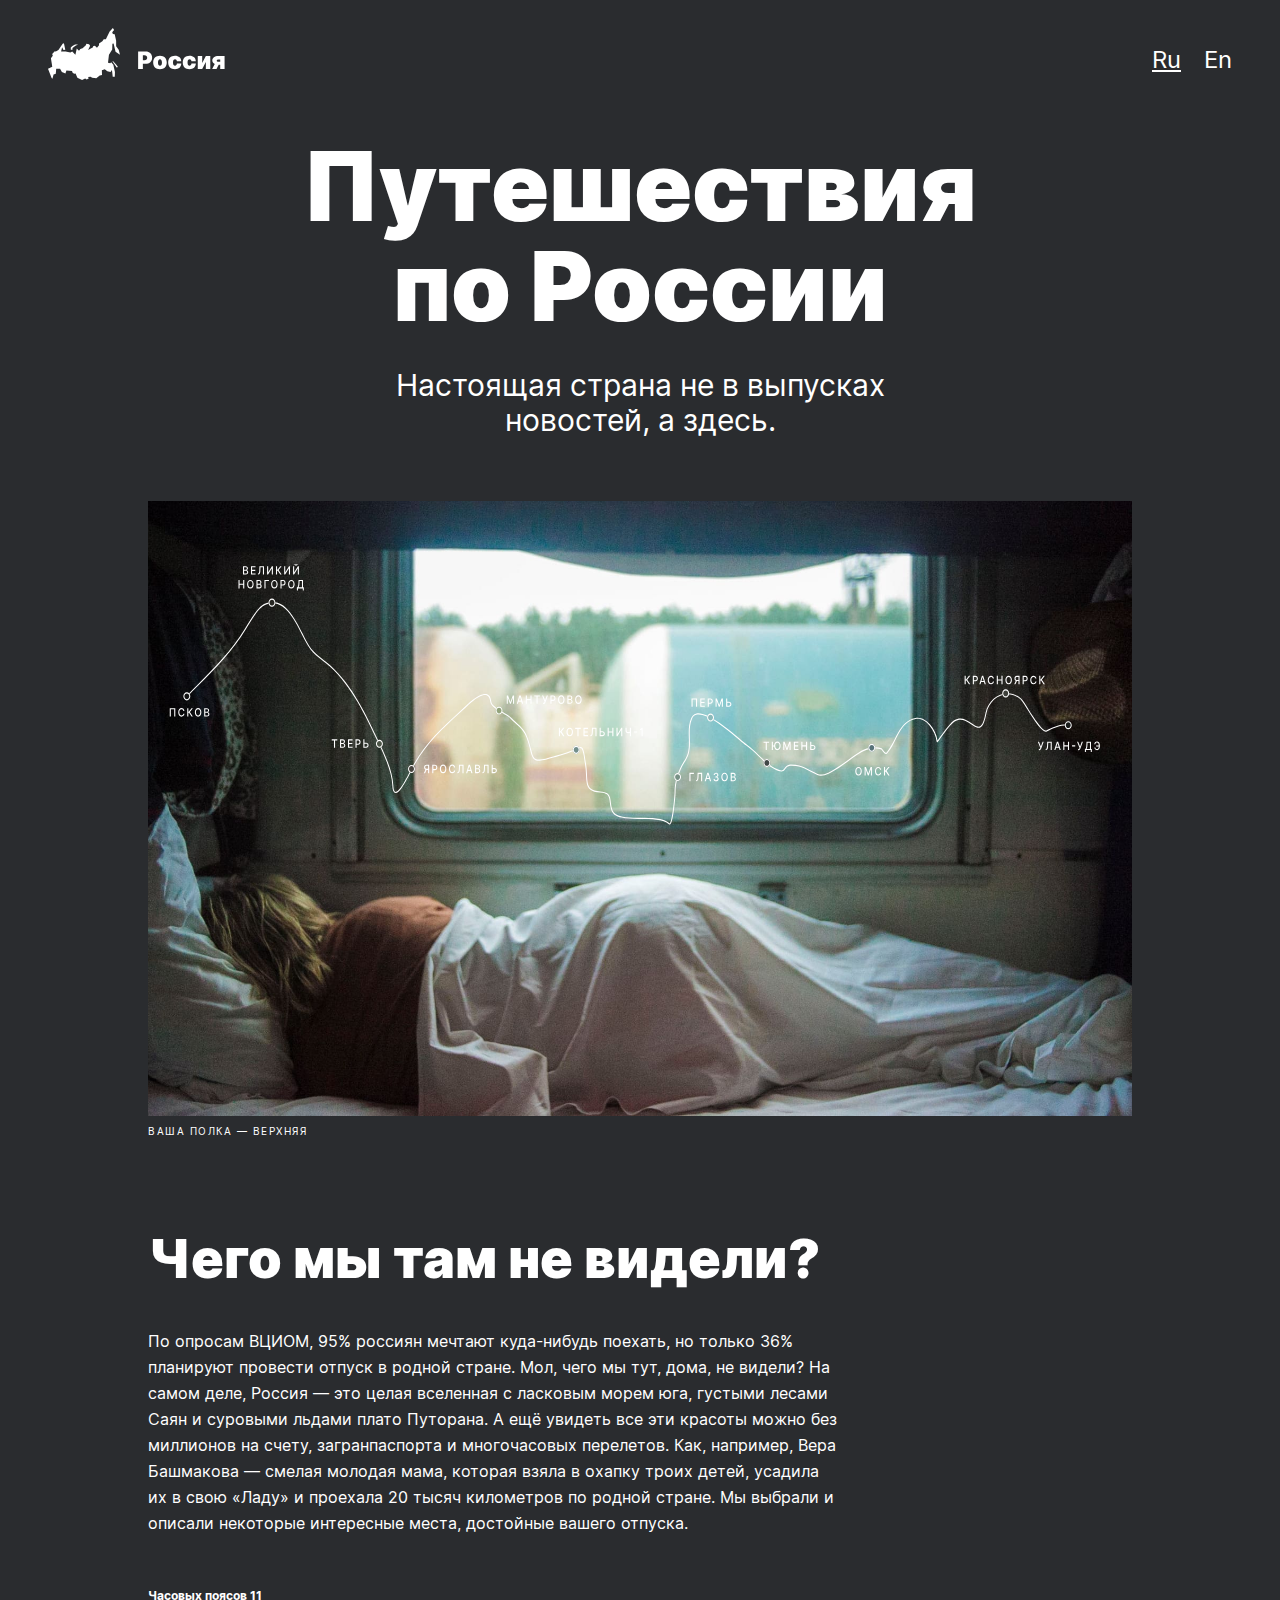
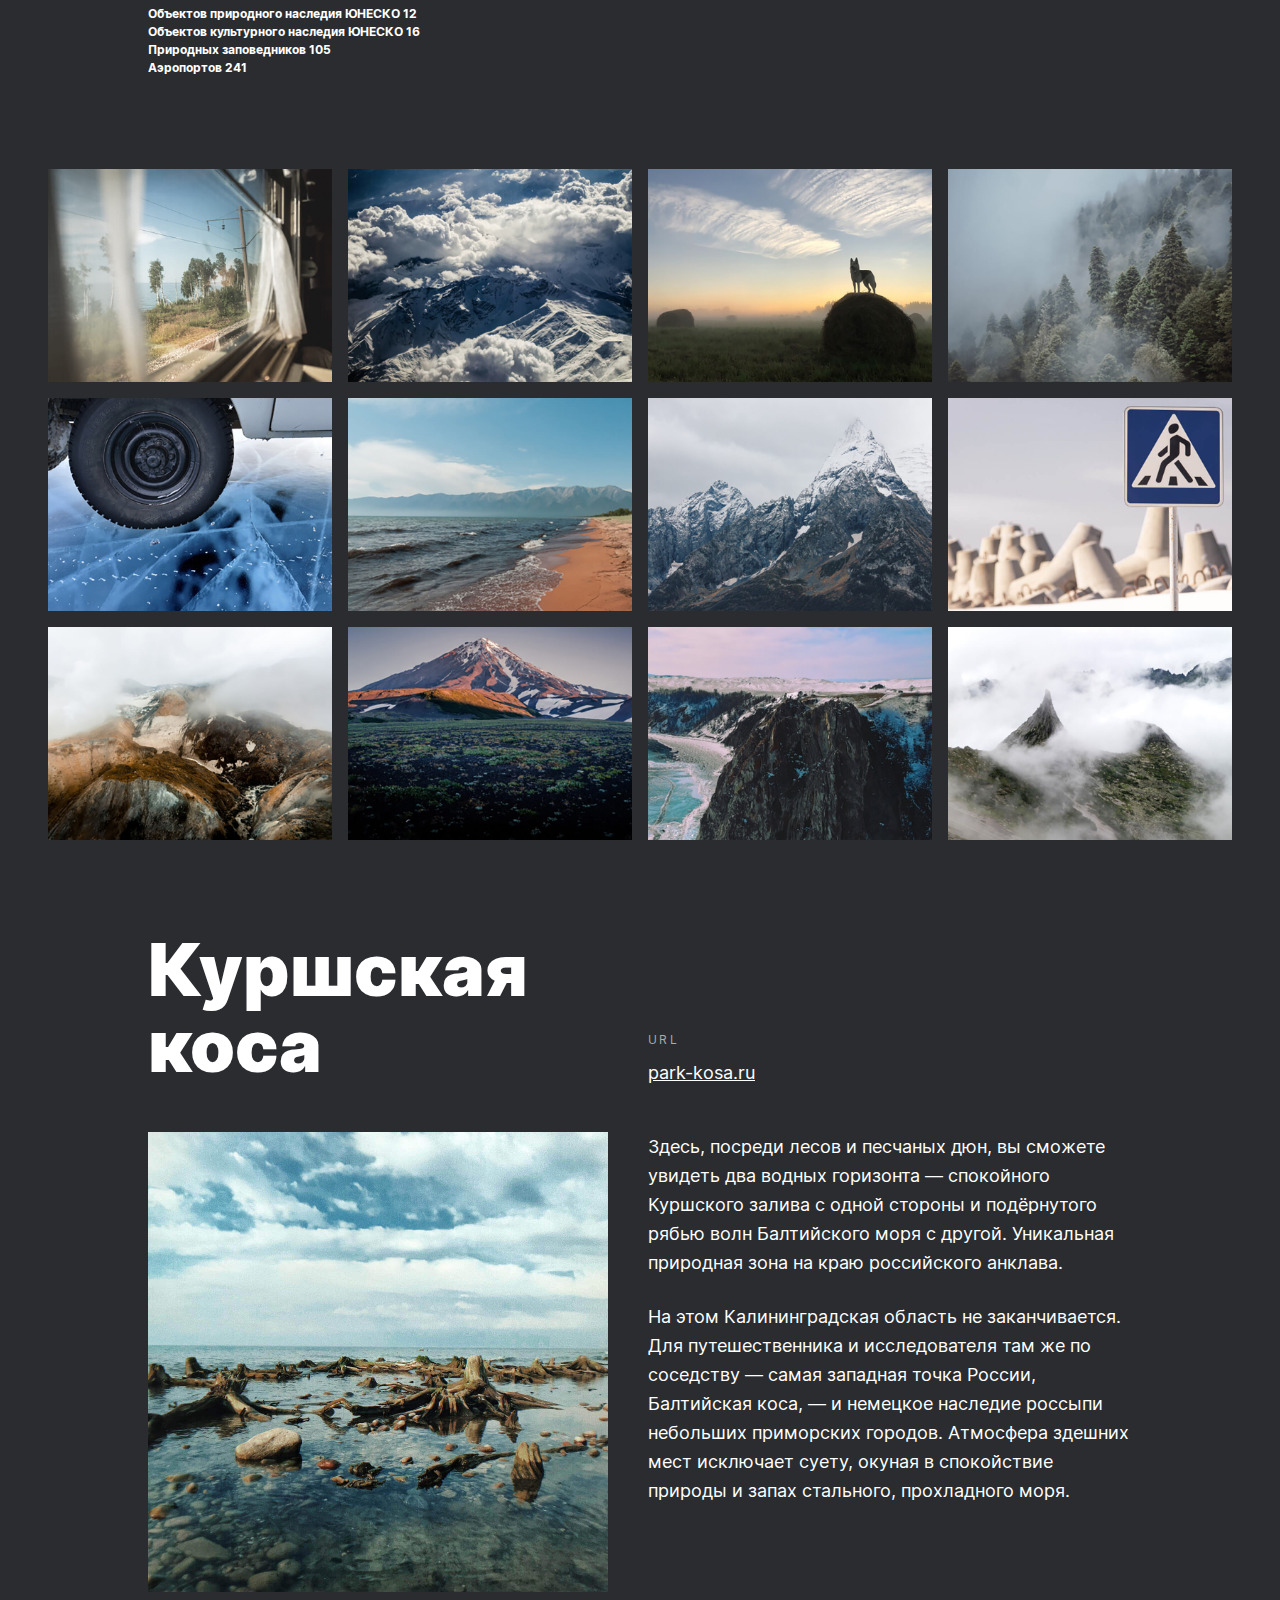
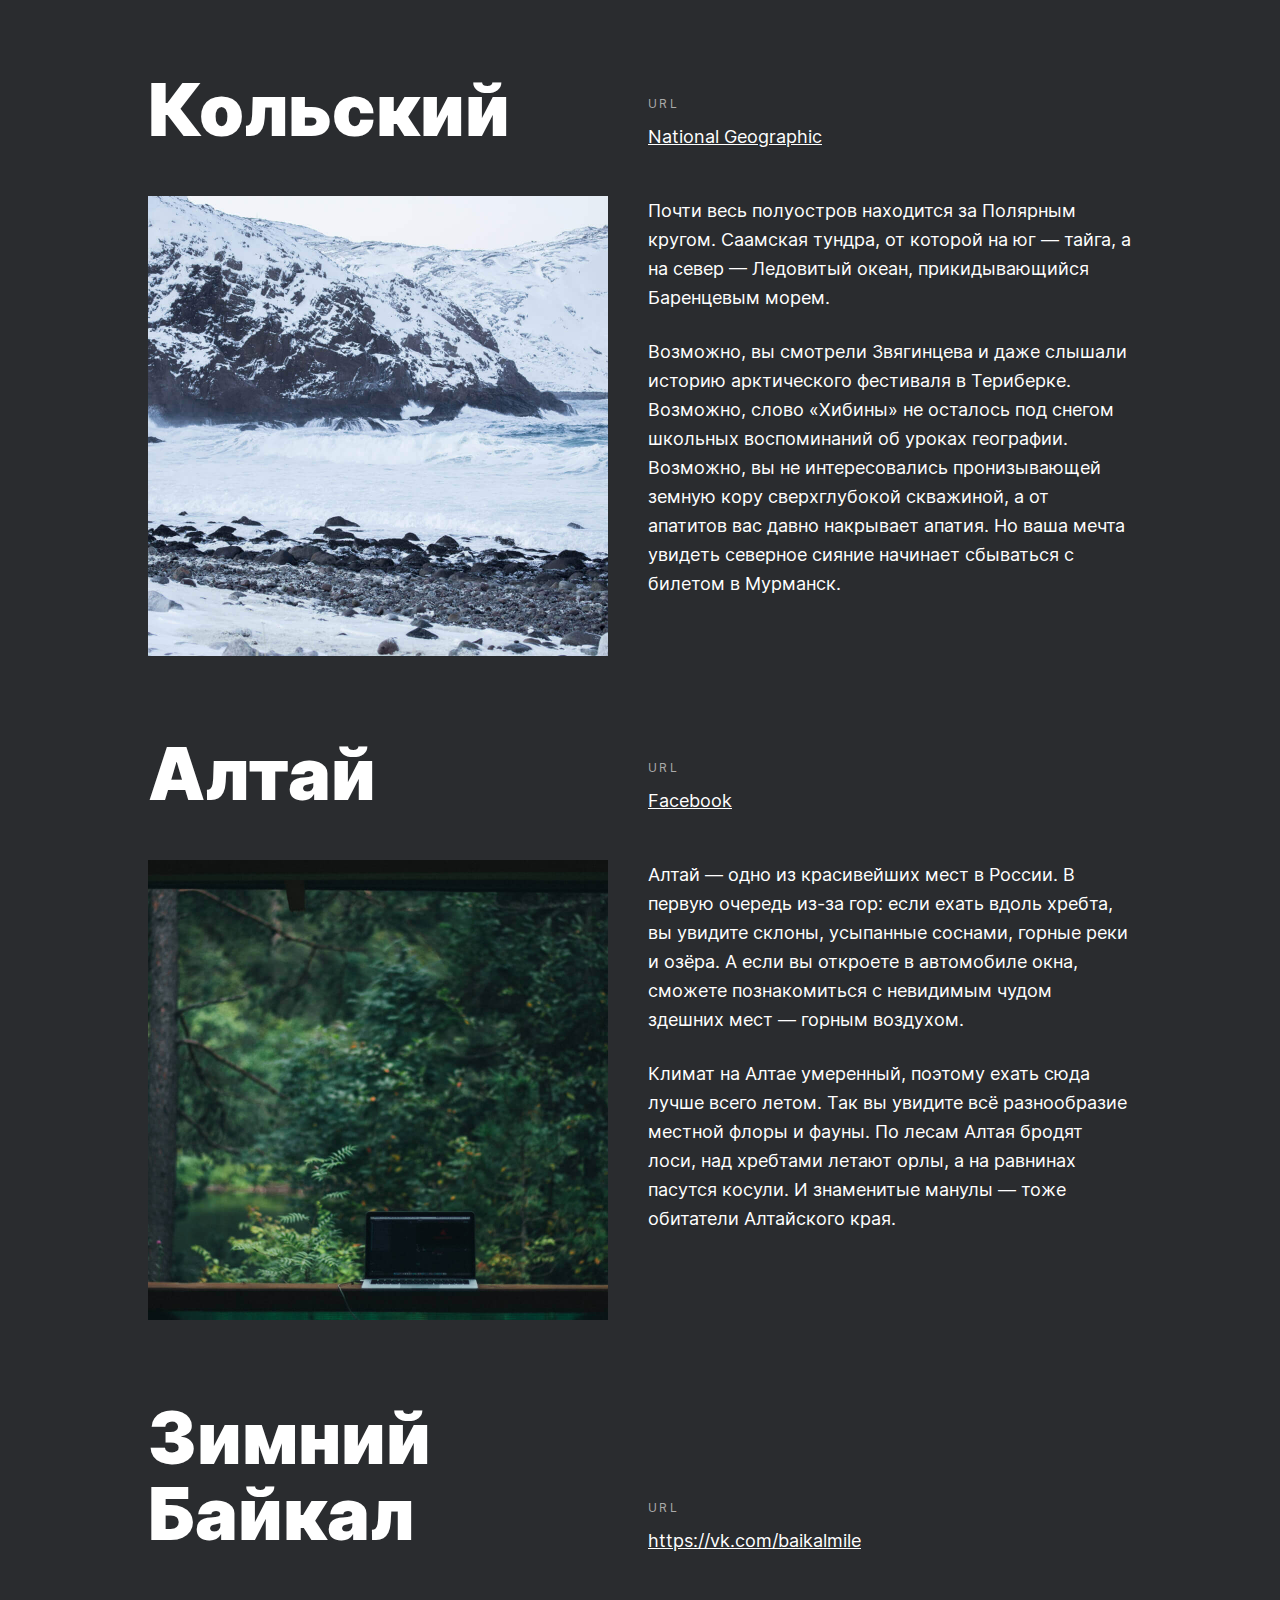
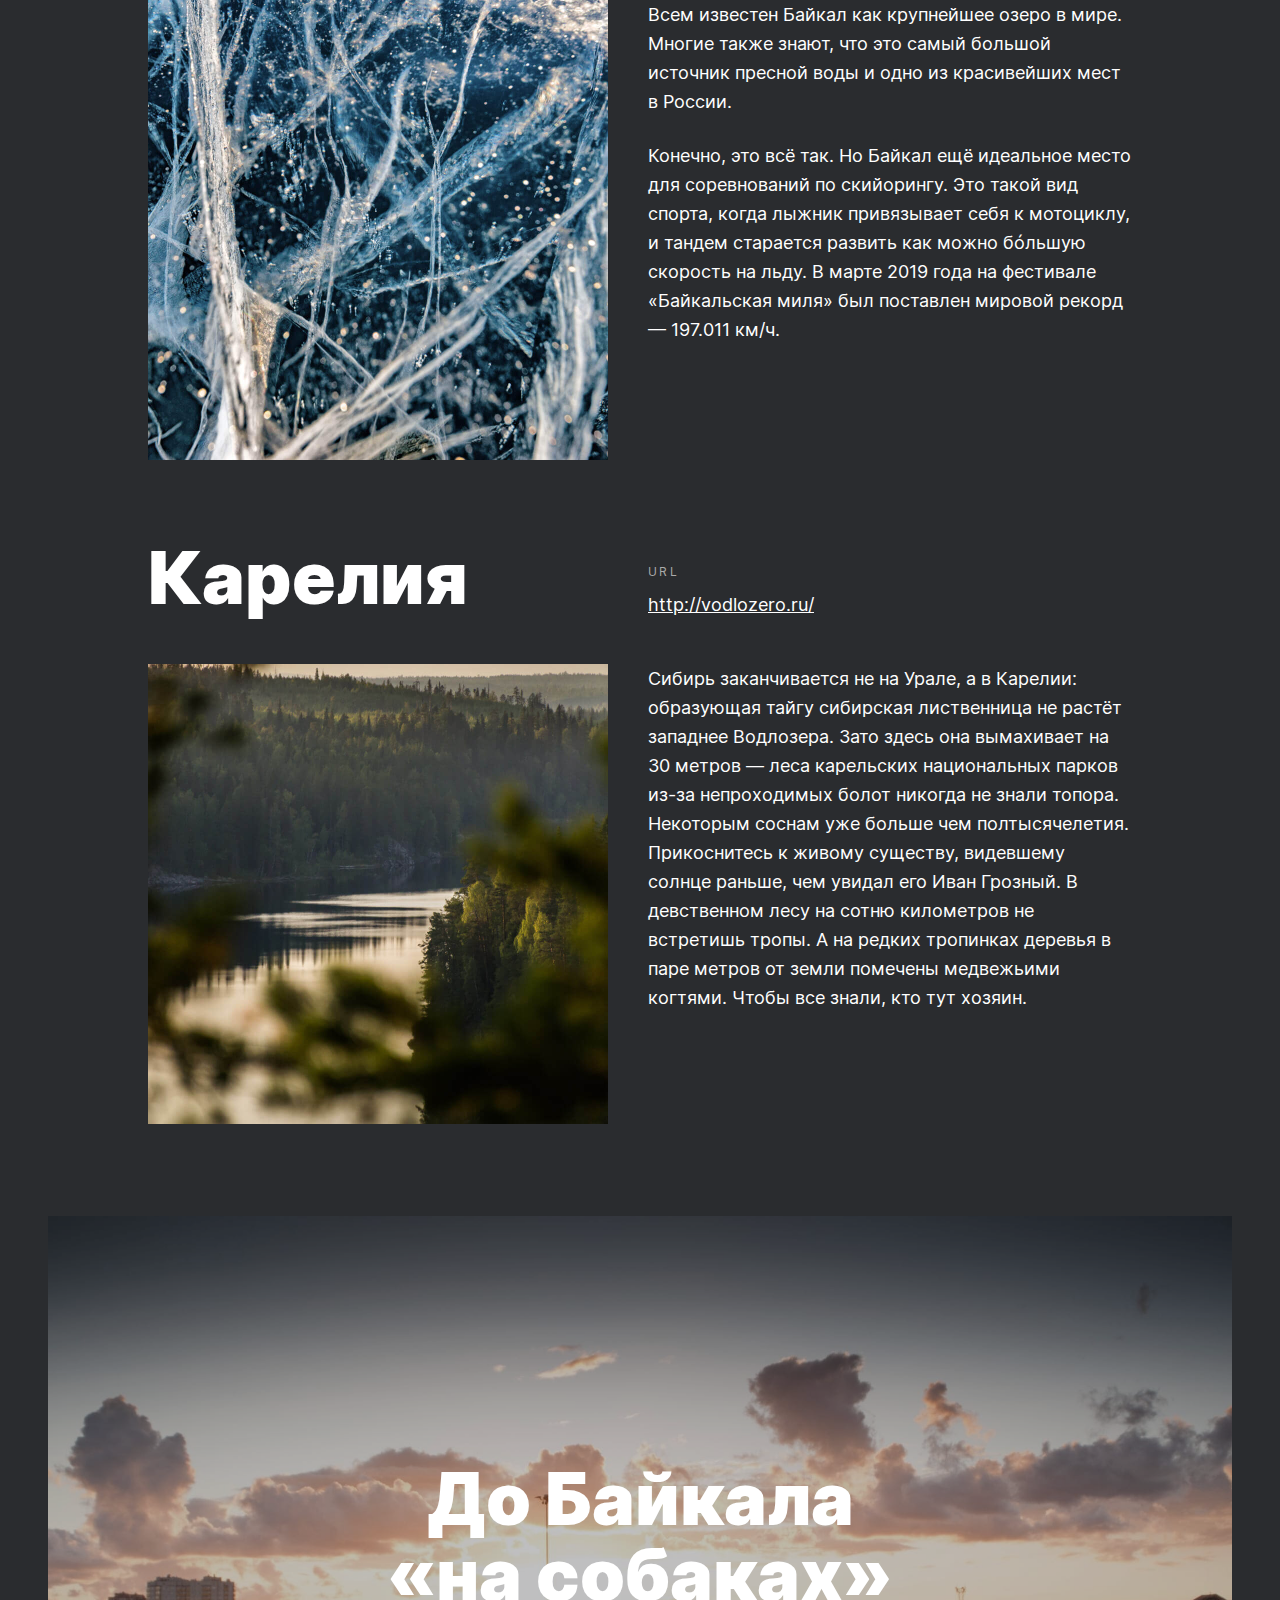
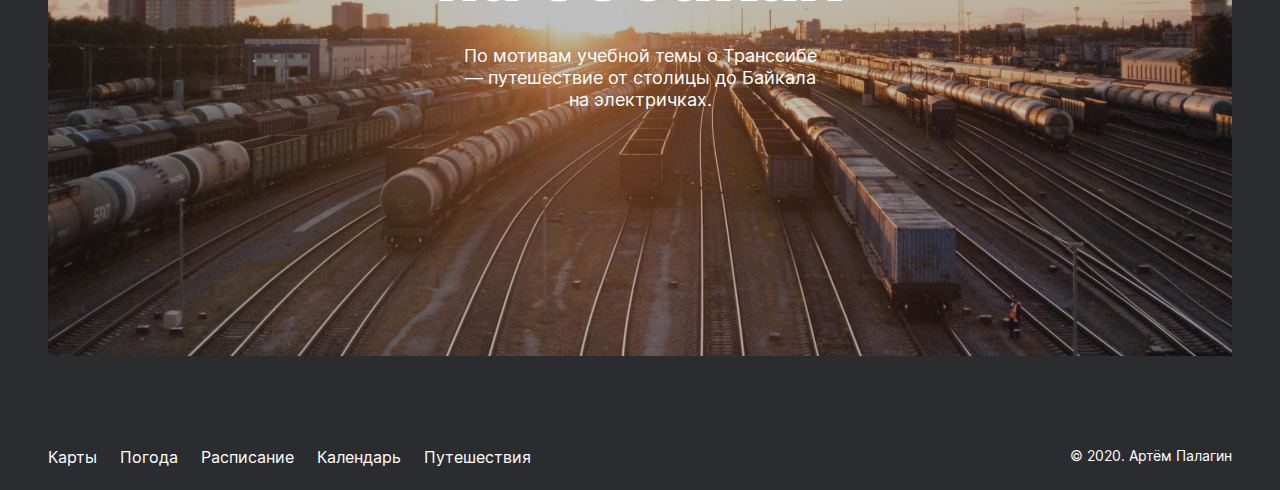
==== index.html @ 65307c67 "Add files via upload" ====
<!DOCTYPE html>
<html lang="ru">

<head>
    <link rel="stylesheet" href="pages/index.css">
    <meta charset="UTF-8">
    <meta name="viewport" content="width=device-width, initial-scale=1.0">
    <title>Путешествия по России</title>
</head>

<pody class="body">
    <div class="page">
        <header class="header">
            <img class="header__logo" src="images/header-logo.svg" alt="Не получислось загрузить картинку">
            <div class="header__logo-links">
                <a class="header__lang-link" href="#" target="_blank">Ru</a>
                <a class="header__lang-link" href="#">En</a>
            </div>
        </header>
        <main class="content">
            <section class="lead">
                <h1 class="lead__title">Путешествия по России</h1>
                <h2 class="lead__subtitle">Настоящая страна не в выпусках новостей, а здесь.</h2>
                <div class="lead__image">
                    <img class="lead__Group-4" src="images/Group-4.svg" alt="Не получислось загрузить картинку">
                </div>
                <p class="lead__caption">ваша полка — верхняя</p>
            </section>
            <section class="intro">
                <h2 class="intro__title">Чего мы там не видели?</h2>
                <p class="intro__text">По опросам ВЦИОМ, 95% россиян мечтают куда-нибудь поехать, но только 36%
                    планируют провести отпуск в родной стране. Мол, чего мы тут, дома, не видели? На самом деле, Россия
                    — это целая вселенная с ласковым морем юга, густыми лесами Саян и суровыми льдами плато Путорана. А
                    ещё увидеть все эти красоты можно без миллионов на счету, загранпаспорта и многочасовых перелетов.
                    Как, например, Вера Башмакова — смелая молодая мама, которая взяла в охапку троих детей, усадила их
                    в свою «Ладу» и проехала 20 тысяч километров по родной стране. Мы выбрали и описали некоторые
                    интересные места, достойные вашего отпуска.</p>
                <p class="intro__list">
Часовых поясов 11
Объектов природного наследия ЮНЕСКО 12
Объектов культурного наследия ЮНЕСКО 16
Природных заповедников 105
Аэропортов 241</p>
            </section>
            <section class="photo-grid">
                <img class="photo-grid__item" src="images/photo-grid-train.jpg" alt="Не получислось загрузить картинку">
                <img class="photo-grid__item" src="images/photo-grid-atharva-tulsi.jpg"
                    alt="Не получислось загрузить картинку">
                <img class="photo-grid__item" src="images/photo-grid-tuman.jpg" alt="Не получислось загрузить картинку">
                <img class="photo-grid__item" src="images/photo-grid-sochi.jpg" alt="Не получислось загрузить картинку">
                <img class="photo-grid__item" src="images/photo-grid-arisa.jpg" alt="Не получислось загрузить картинку">
                <img class="photo-grid__item" src="images/photo-grid-baikal.jpg"
                    alt="Не получислось загрузить картинку">
                <img class="photo-grid__item" src="images/photo-grid-elbrus.jpg"
                    alt="Не получислось загрузить картинку">
                <img class="photo-grid__item" src="images/photo-grid-kondratiev.jpg"
                    alt="Не получислось загрузить картинку">
                <img class="photo-grid__item" src="images/photo-grid-kamchatka-1.jpg"
                    alt="Не получислось загрузить картинку">
                <img class="photo-grid__item" src="images/photo-grid-kamchatka-2.jpg"
                    alt="Не получислось загрузить картинку">
                <img class="photo-grid__item" src="images/photo-grid-baikal-2.jpg"
                    alt="Не получислось загрузить картинку">
                <img class="photo-grid__item" src="images/photo-grid-ergaki.jpg"
                    alt="Не получислось загрузить картинку">
            </section>
            <section class="places">
                <div class="place">
                    <h3 class="place__title">Куршская коса</h3>
                    <div class="place__website">
                        <p class="place__url-heading">URL</p>
                        <a class="place__link" href="http://park-kosa.ru" target="_blank">park-kosa.ru</a>
                    </div>
                    <img class="place__image" src="images/place-kosa.jpg" alt="Не получислось загрузить картинку">
                    <div class="place__paragraphs">
                        <p class="place__paragraph">Здесь, посреди лесов и песчаных дюн, вы сможете увидеть два водных
                            горизонта — спокойного Куршского залива с одной стороны и подёрнутого рябью волн Балтийского
                            моря с другой. Уникальная природная зона на краю российского анклава.</p>
                        <p class="place__paragraph">На этом Калининградская область не заканчивается. Для
                            путешественника и исследователя там же по соседству — самая западная точка России,
                            Балтийская коса, — и немецкое наследие россыпи небольших приморских городов. Атмосфера
                            здешних мест исключает суету, окуная в спокойствие природы и запах стального, прохладного
                            моря.</p>
                    </div>
                </div>
                <div class="place">
                    <h3 class="place__title">Кольский</h3>
                    <div class="place__website">
                        <p class="place__url-heading">URL</p>
                        <a class="place__link" href="https://yourshot.nationalgeographic.com/photos/?keywords=kolskiy"
                            target="_blank">National Geographic</a>
                    </div>
                    <img class="place__image" src="images/place-kolsky.jpg" alt="Не получислось загрузить картинку">
                    <div class="place__paragraphs">
                        <p class="place__paragraph">Почти весь полуостров находится за Полярным кругом. Саамская тундра,
                            от которой на юг — тайга, а на север — Ледовитый океан, прикидывающийся Баренцевым морем.
                        </p>
                        <p class="place__paragraph">Возможно, вы смотрели Звягинцева и даже слышали историю арктического
                            фестиваля в Териберке. Возможно, слово «Хибины» не осталось под снегом школьных воспоминаний
                            об уроках географии. Возможно, вы не интересовались пронизывающей земную кору сверхглубокой
                            скважиной, а от апатитов вас давно накрывает апатия. Но ваша мечта увидеть северное сияние
                            начинает сбываться с билетом в Мурманск.</p>
                    </div>
                </div>
                <div class="place">
                    <h3 class="place__title">Алтай</h3>
                    <div class="place__website">
                        <p class="place__url-heading">URL</p>
                        <a class="place__link" href="https://www.facebook.com/vera.bashmakova/posts/10156011613718822"
                            target="_blank">Facebook</a>
                    </div>
                    <img class="place__image" src="images/place-altai.jpg" alt="Не получислось загрузить картинку">
                    <div class="place__paragraphs">
                        <p class="place__paragraph">Алтай — одно из красивейших мест в России. В первую очередь из-за
                            гор: если ехать вдоль хребта, вы увидите склоны, усыпанные соснами, горные реки и озёра. А
                            если вы откроете в автомобиле окна, сможете познакомиться с невидимым чудом здешних мест —
                            горным воздухом.</p>
                        <p class="place__paragraph">Климат на Алтае умеренный, поэтому ехать сюда лучше всего летом. Так
                            вы увидите всё разнообразие местной флоры и фауны. По лесам Алтая бродят лоси, над хребтами
                            летают орлы, а на равнинах пасутся косули. И знаменитые манулы — тоже обитатели Алтайского
                            края.</p>
                    </div>
                </div>
                <div class="place">
                    <h3 class="place__title">Зимний Байкал</h3>
                    <div class="place__website">
                        <p class="place__url-heading">URL</p>
                        <a class="place__link" href="https://vk.com/baikalmile"
                            target="_blank">https://vk.com/baikalmile</a>
                    </div>
                    <img class="place__image" src="images/place-winter-baikal.jpg"
                        alt="Не получислось загрузить картинку">
                    <div class="place__paragraphs">
                        <p class="place__paragraph">Всем известен Байкал как крупнейшее озеро в мире. Многие также
                            знают, что это самый большой источник пресной воды и одно из красивейших мест в России.</p>
                        <p class="place__paragraph">Конечно, это всё так. Но Байкал ещё идеальное место для соревнований
                            по скийорингу. Это такой вид спорта, когда лыжник привязывает себя к мотоциклу, и тандем
                            старается развить как можно бóльшую скорость на льду. В марте 2019 года на фестивале
                            «Байкальская миля» был поставлен мировой рекорд — 197.011 км/ч.</p>
                    </div>
                </div>
                <div class="place">
                    <h3 class="place__title">Карелия</h3>
                    <div class="place__website">
                        <p class="place__url-heading">URL</p>
                        <a class="place__link" href="http://vodlozero.ru" target="_blank">http://vodlozero.ru/</a>
                    </div>
                    <img class="place__image" src="images/place-karelia.jpg" alt="Не получислось загрузить картинку">
                    <div class="place__paragraphs">
                        <p class="place__paragraph">Сибирь заканчивается не на Урале, а в Карелии: образующая тайгу
                            сибирская лиственница не растёт западнее Водлозера. Зато здесь она вымахивает на 30 метров —
                            леса карельских национальных парков из-за непроходимых болот никогда не знали топора.
                            Некоторым соснам уже больше чем полтысячелетия. Прикоснитесь к живому существу, видевшему
                            солнце раньше, чем увидал его Иван Грозный. В девственном лесу на сотню километров не
                            встретишь тропы. А на редких тропинках деревья в паре метров от земли помечены медвежьими
                            когтями. Чтобы все знали, кто тут хозяин.</p>
                    </div>
                </div>
            </section>
            <section class="cover">
                <h3 class="cover__title">До Байкала «на собаках»</h3>
                <p class="cover__subtitle">По мотивам учебной темы о Транссибе — путешествие от столицы до Байкала на
                    электричках.</p>
                <a class="cover__overlay" href="https://stampsy.com/na-elektrichkakh-do-baikala" target="_blank"></a>
            </section>
        </main>
        <footer class="footer">
            <a class="footer__link" href="https://yandex.ru/maps" target="_blank">Карты</a>
            <a class="footer__link" href="https://yandex.ru/pogoda" target="_blank">Погода</a>
            <a class="footer__link" href="https://rasp.yandex.ru" target="_blank">Расписание</a>
            <a class="footer__link" href="https://calendar.yandex.ru" target="_blank">Календарь</a>
            <a class="footer__link" href="https://travel.yandex.ru" target="_blank">Путешествия</a>
            <p class="footer__copyright">© 2020. Артём Палагин</p>
        </footer>
    </div>
    </body>
---- pages/index.css ----
@import url(../vendor/normalize.css);

@import url(../blocks/body/body.css);

@import url(../blocks/page/page.css);

@import url(../blocks/header/header.css);
@import url(../blocks/header/__logo/header__logo.css);
@import url(../blocks/header/__lang-link/header__lang-link.css);
@import url(../blocks/header/__logo-links/header__logo-links.css);

@import url(../blocks/content/content.css);

@import url(../blocks/lead/lead.css);
@import url(../blocks/lead/__title/lead__title.css);
@import url(../blocks/lead/__subtitle/lead__subtitle.css);
@import url(../blocks/lead/__image/lead__image.css);
@import url(../blocks/lead/__Group-4/lead__Group-4.css);
@import url(../blocks/lead/__caption/lead__caption.css);

@import url(../blocks/intro/intro.css);
@import url(../blocks/intro/__title/intro__title.css);
@import url(../blocks/intro/__text/intro__text.css);
@import url(../blocks/intro/__list/intro__list.css);

@import url(../blocks/photo-grid/photo-grid.css);
@import url(../blocks/photo-grid/__item/photo-grid__item.css);

@import url(../blocks/places/places.css);

@import url(../blocks/place/place.css);
@import url(../blocks/place/__image/place__image.css);
@import url(../blocks/place/__link/place__link.css);
@import url(../blocks/place/__paragraph/place__paragraph.css);
@import url(../blocks/place/__title/place__title.css);
@import url(../blocks/place/__url-heading/place__url-heading.css);
@import url(../blocks/place/__website/place__website.css);
@import url(../blocks/place/__paragraphs/place__paragraphs.css);

@import url(../blocks/cover/cover.css);
@import url(../blocks/cover/__subtitle/cover__subtitle.css);
@import url(../blocks/cover/__title/cover__title.css);
@import url(../blocks/cover/__overlay/cover__overlay.css);

@import url(../blocks/footer/footer.css);
@import url(../blocks/footer/__copyright/footer__copyright.css);
@import url(../blocks/footer/__link/footer__link.css);
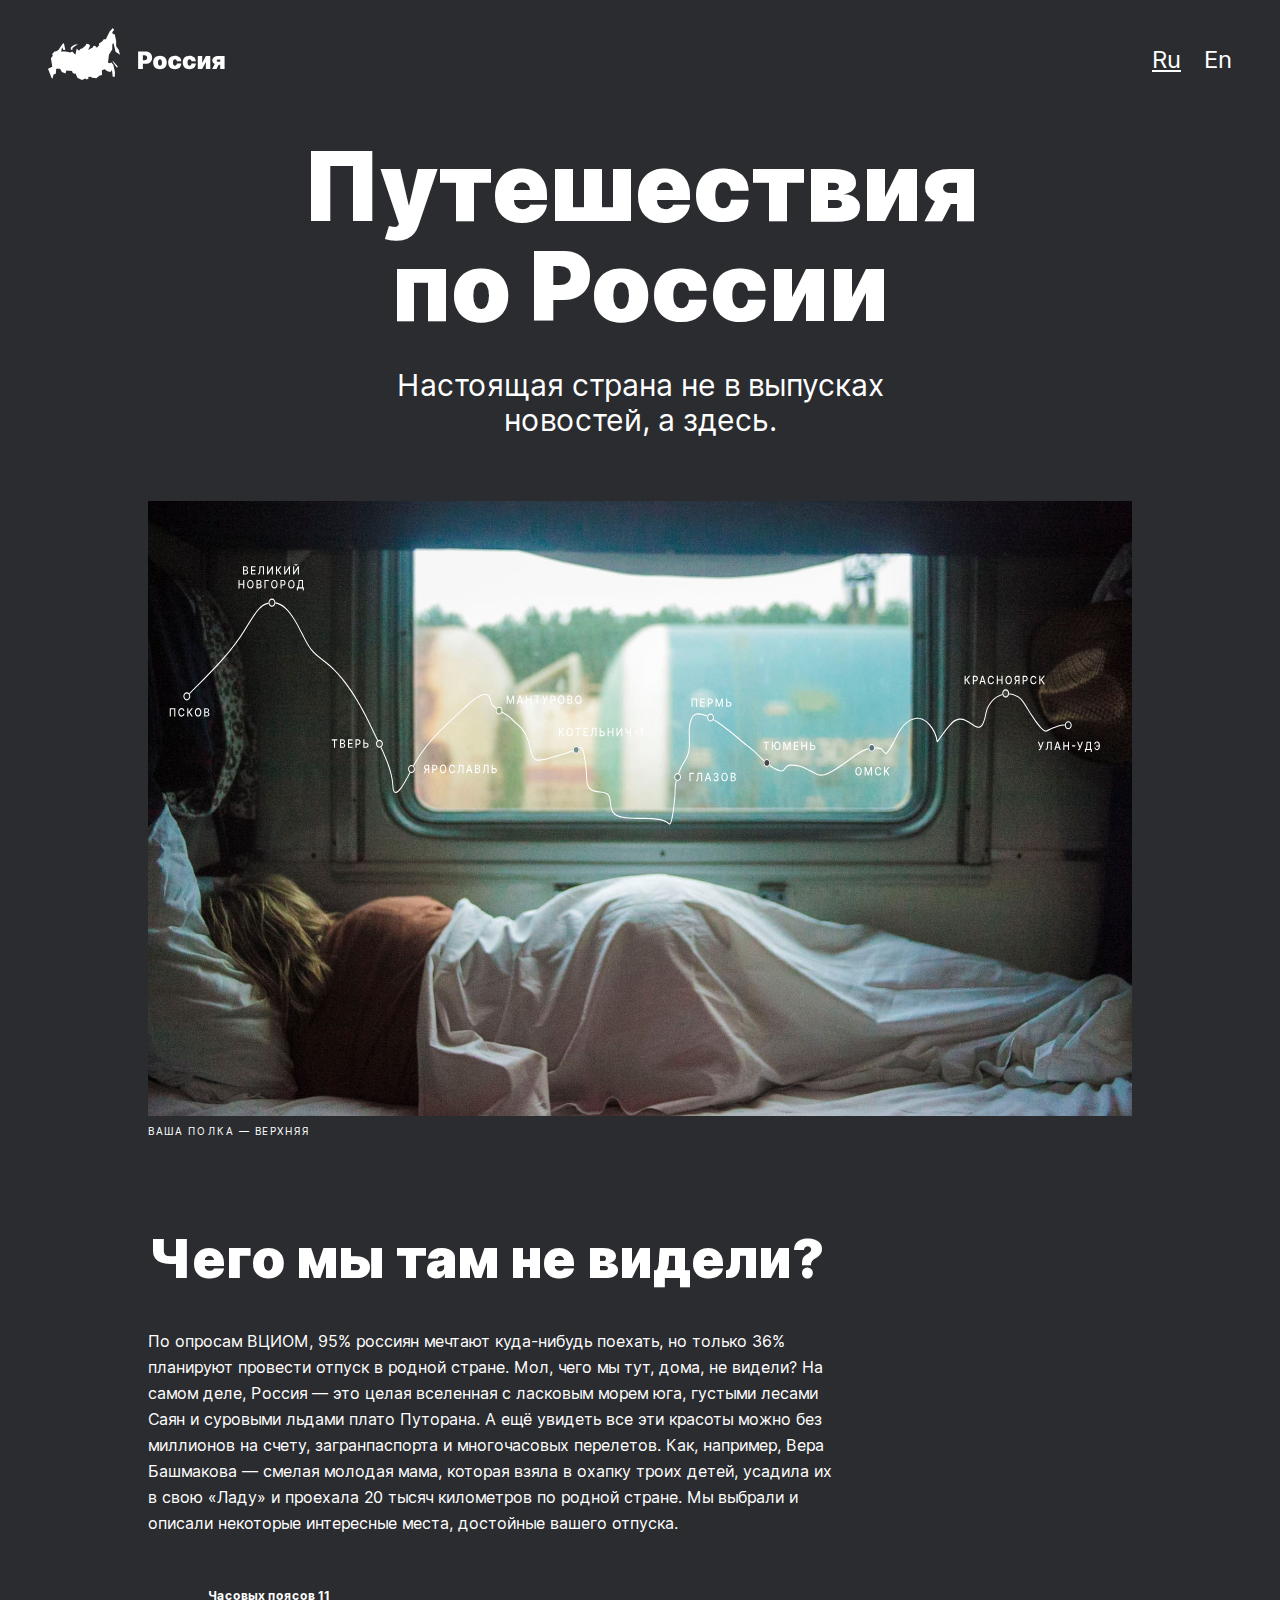
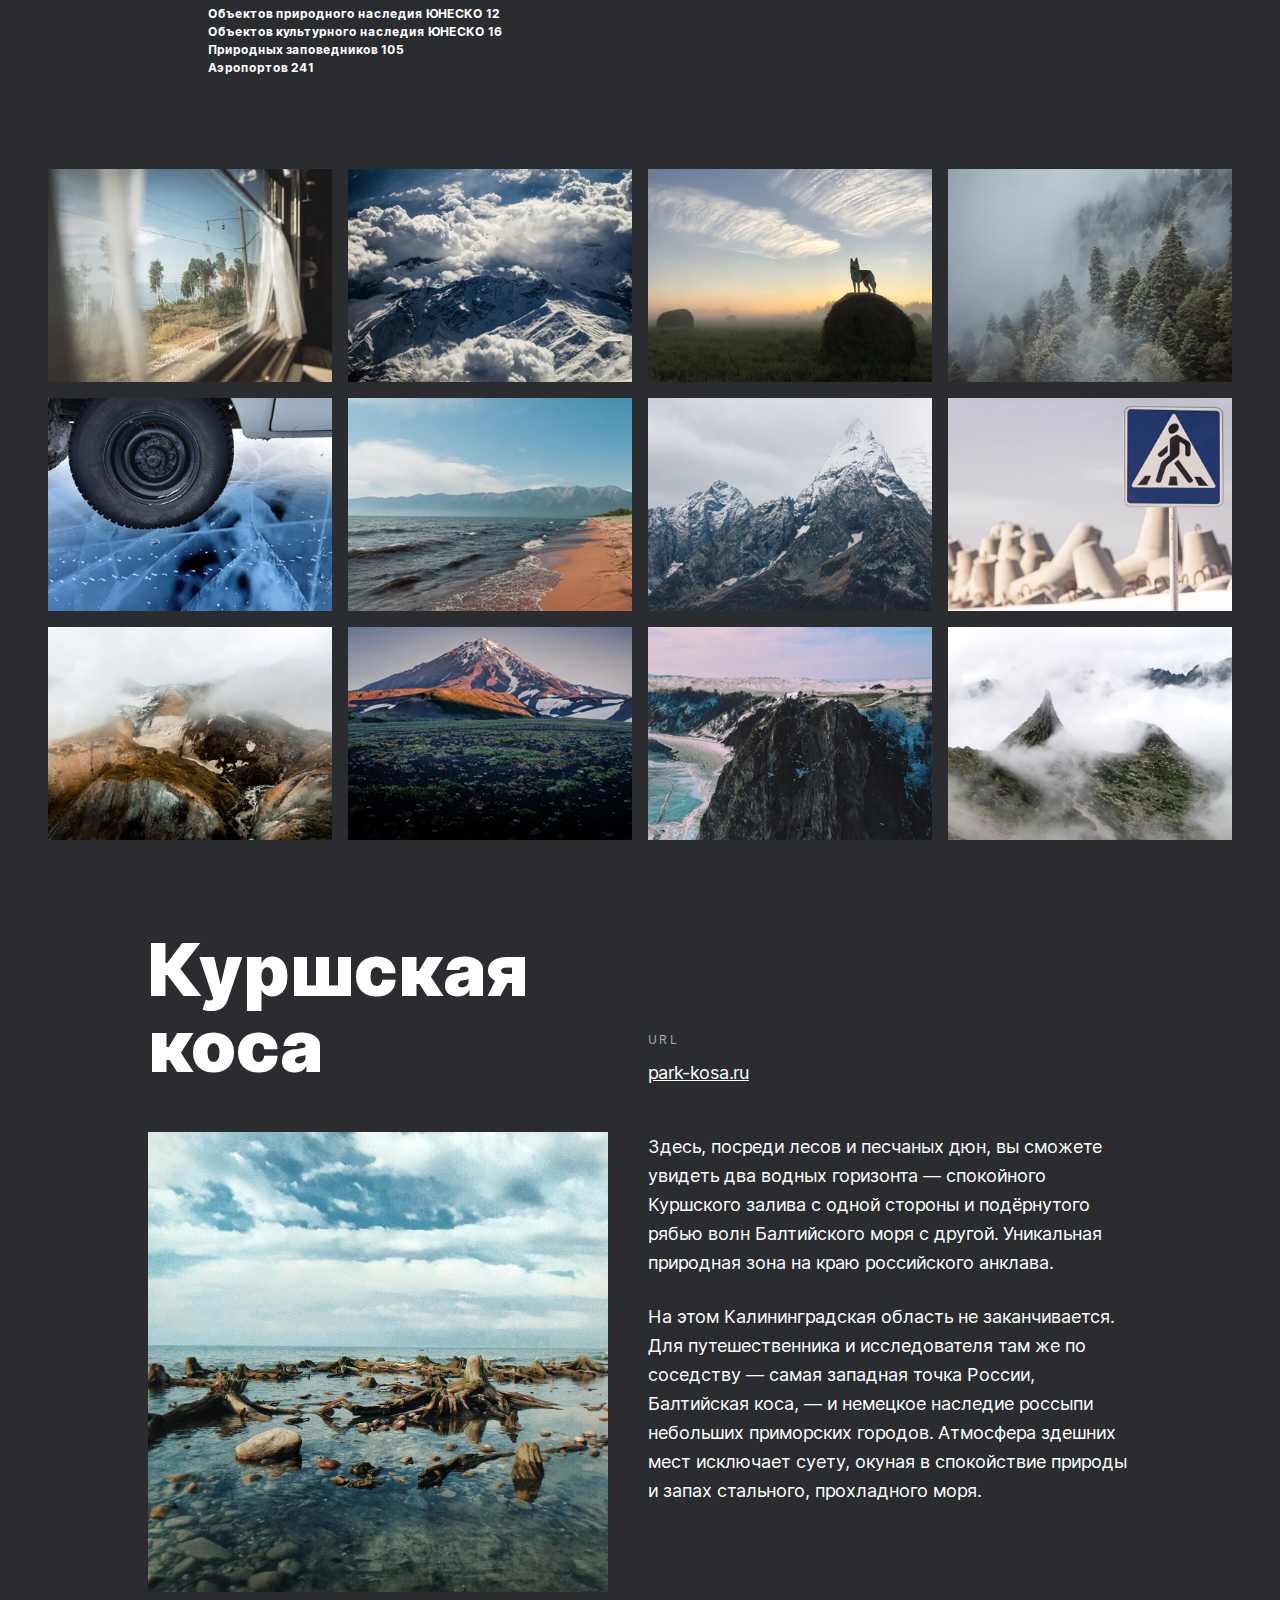
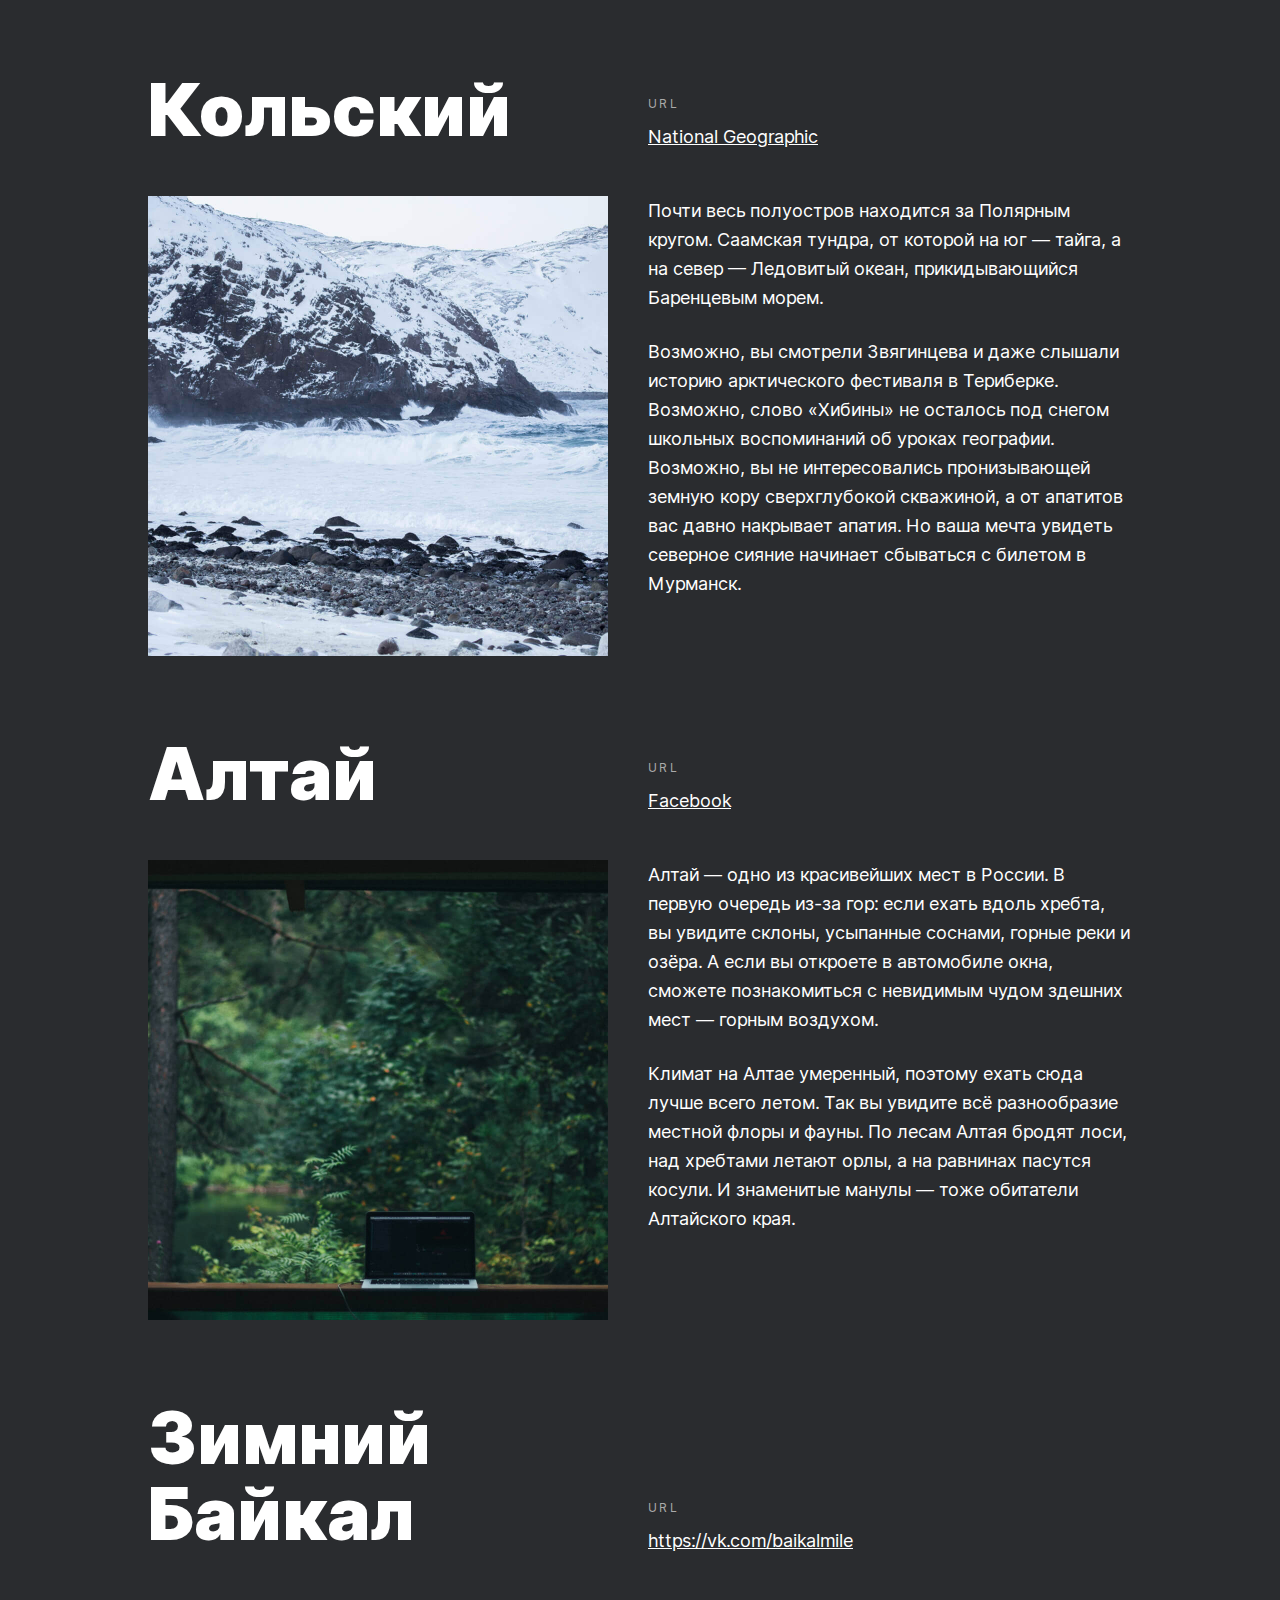
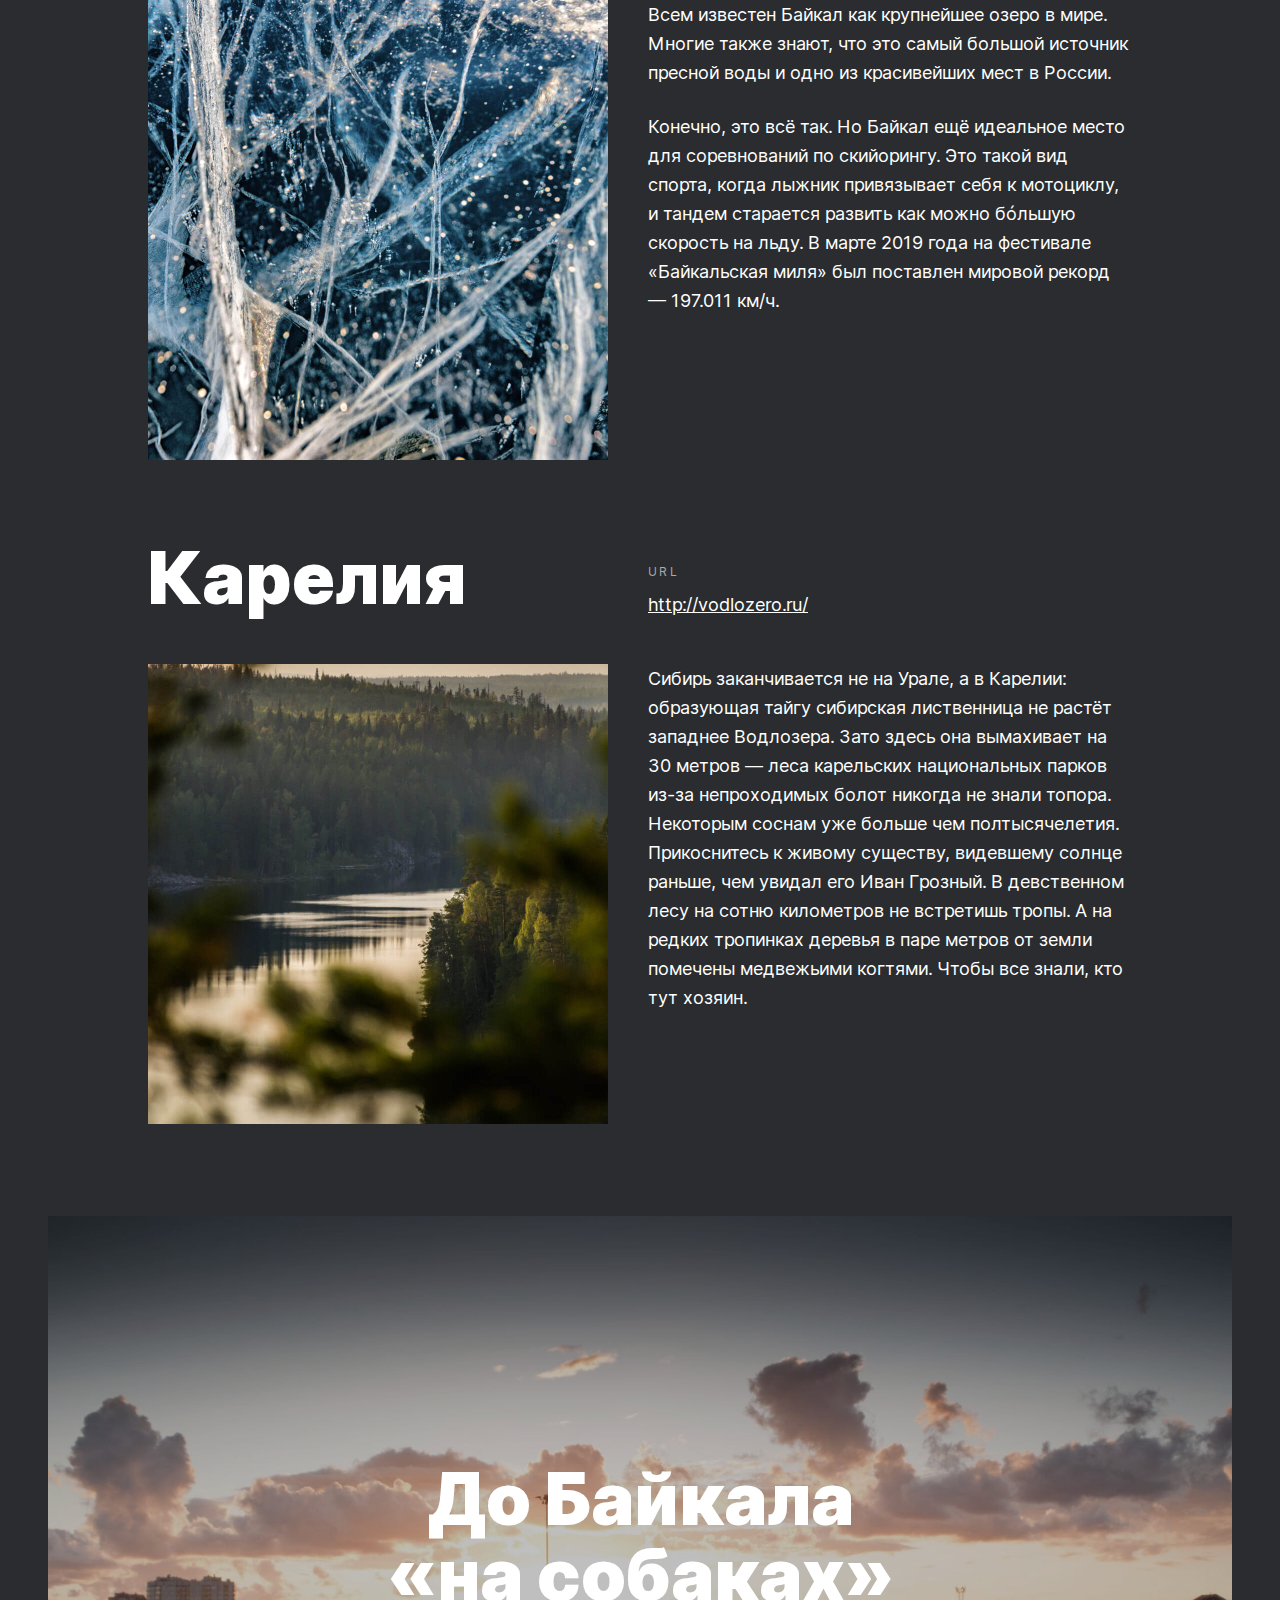
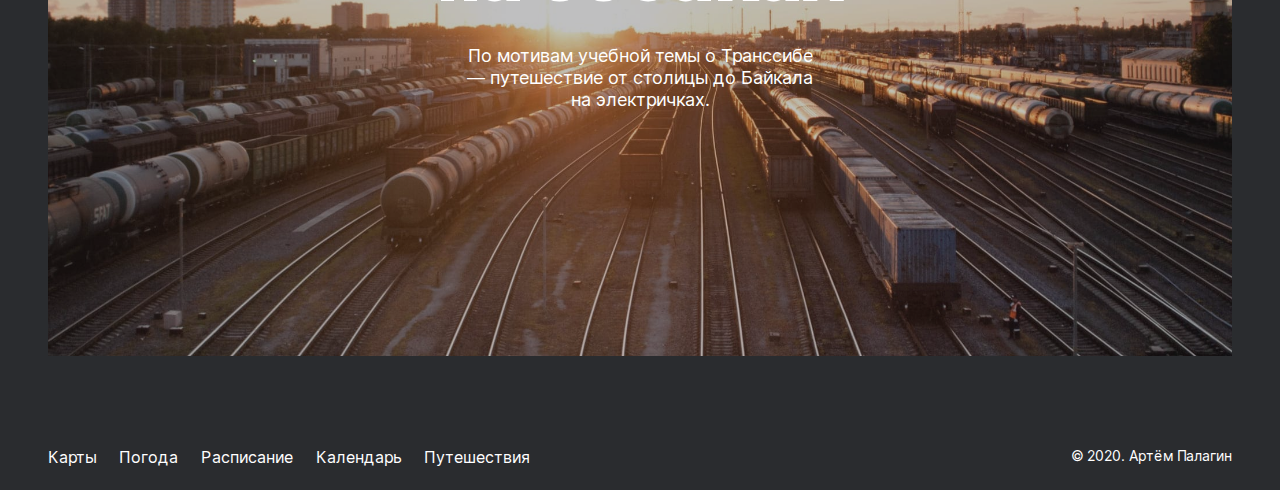
==== commit c3c7c081: "Add files via upload" ====
--- a/index.html
+++ b/index.html
@@ -8,13 +8,13 @@
     <title>Путешествия по России</title>
 </head>
 
-<pody class="body">
+<body class="body">
     <div class="page">
         <header class="header">
             <img class="header__logo" src="images/header-logo.svg" alt="Не получислось загрузить картинку">
             <div class="header__logo-links">
                 <a class="header__lang-link" href="#" target="_blank">Ru</a>
-                <a class="header__lang-link" href="#">En</a>
+                <a class="header__lang-link" href="#" target="_blank">En</a>
             </div>
         </header>
         <main class="content">
@@ -36,11 +36,11 @@
                     в свою «Ладу» и проехала 20 тысяч километров по родной стране. Мы выбрали и описали некоторые
                     интересные места, достойные вашего отпуска.</p>
                 <p class="intro__list">
-Часовых поясов 11
-Объектов природного наследия ЮНЕСКО 12
-Объектов культурного наследия ЮНЕСКО 16
-Природных заповедников 105
-Аэропортов 241</p>
+                    Часовых поясов 11
+                    Объектов природного наследия ЮНЕСКО 12
+                    Объектов культурного наследия ЮНЕСКО 16
+                    Природных заповедников 105
+                    Аэропортов 241</p>
             </section>
             <section class="photo-grid">
                 <img class="photo-grid__item" src="images/photo-grid-train.jpg" alt="Не получислось загрузить картинку">
@@ -173,4 +173,6 @@
             <p class="footer__copyright">© 2020. Артём Палагин</p>
         </footer>
     </div>
-    </body>+</body>
+
+</html>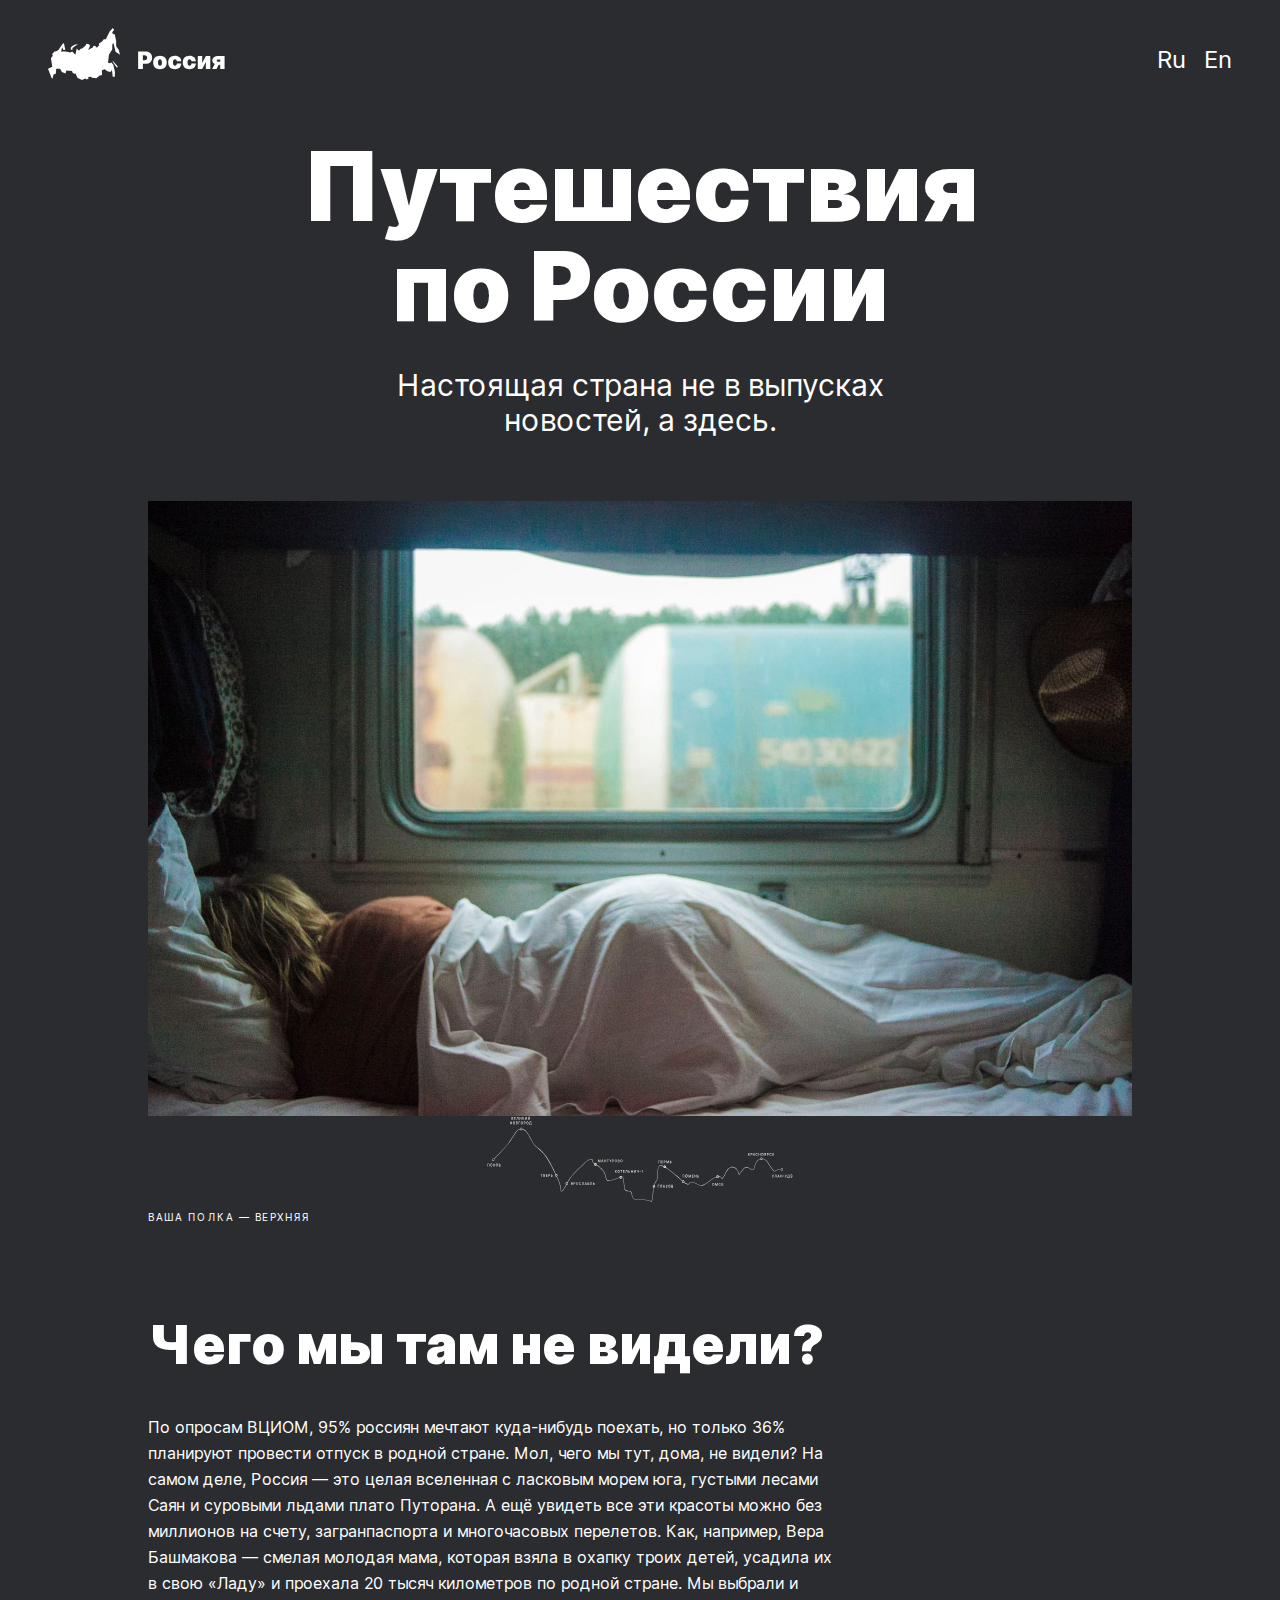
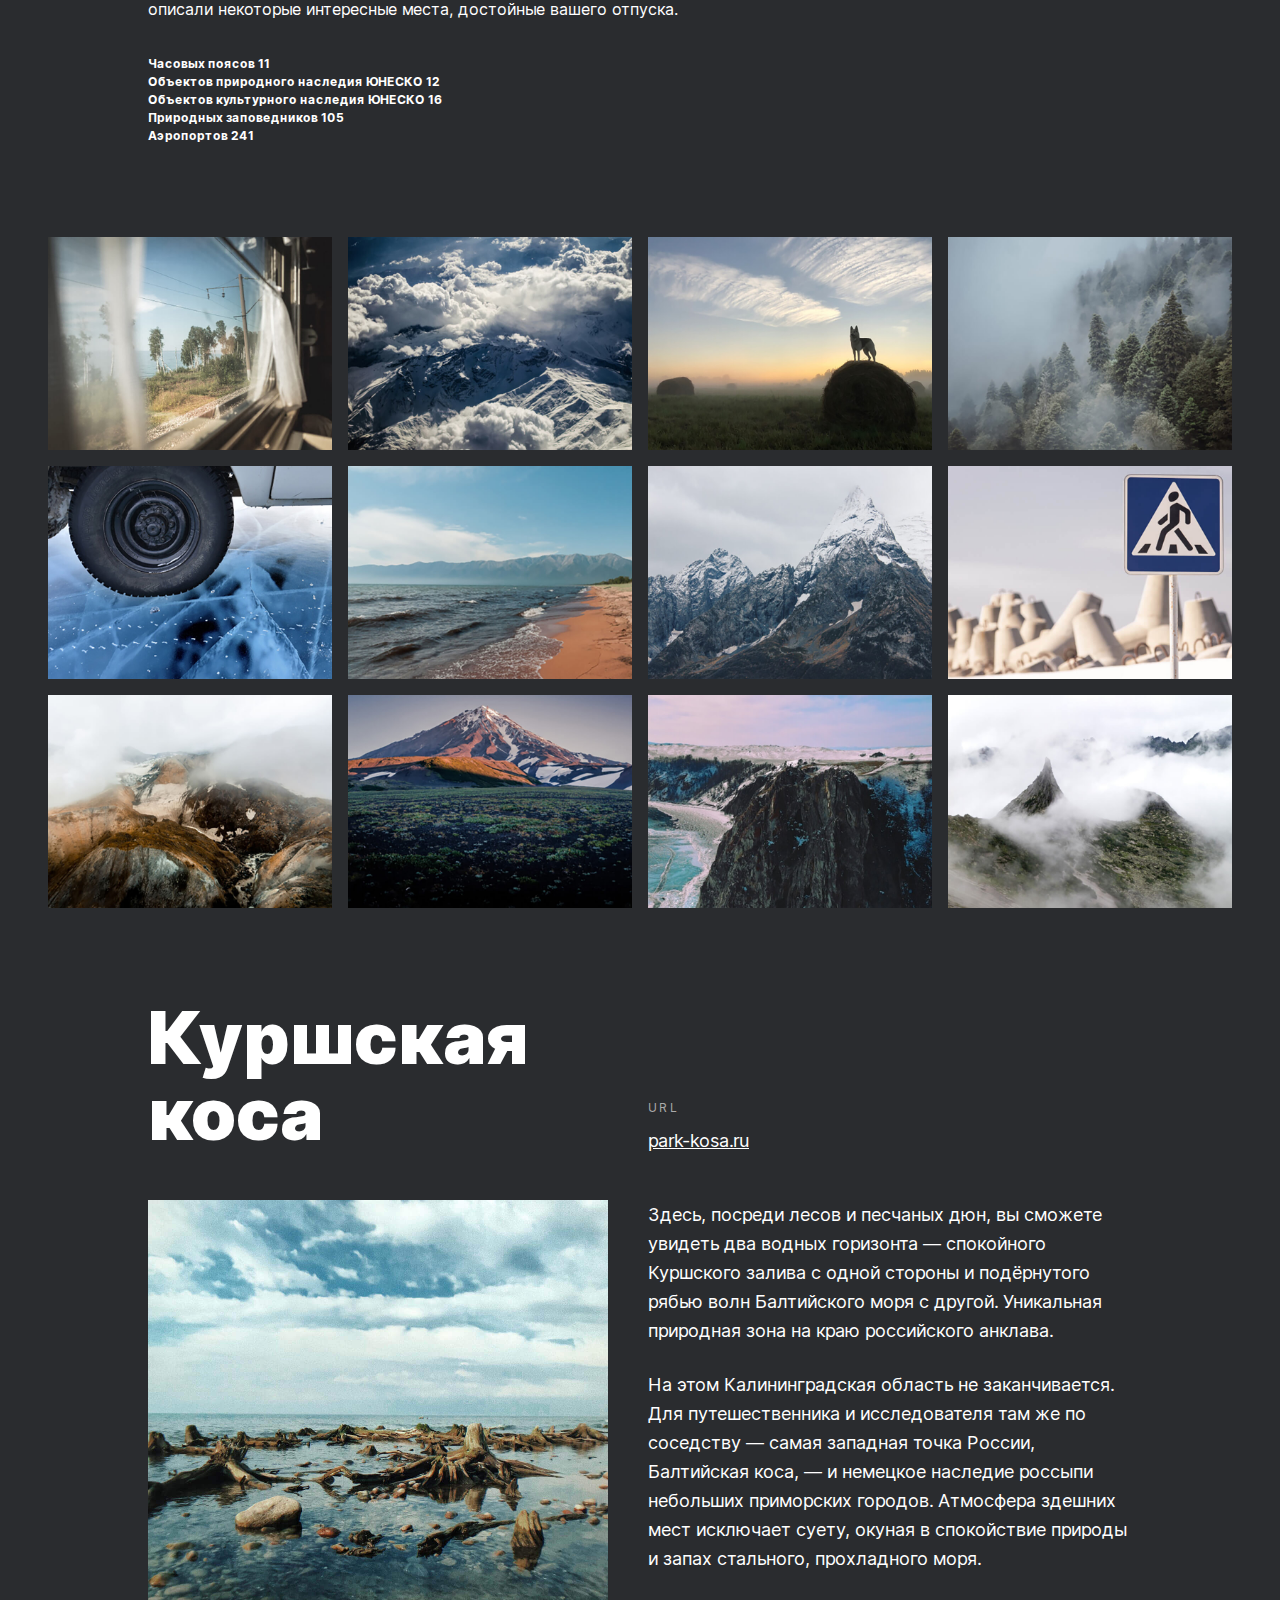
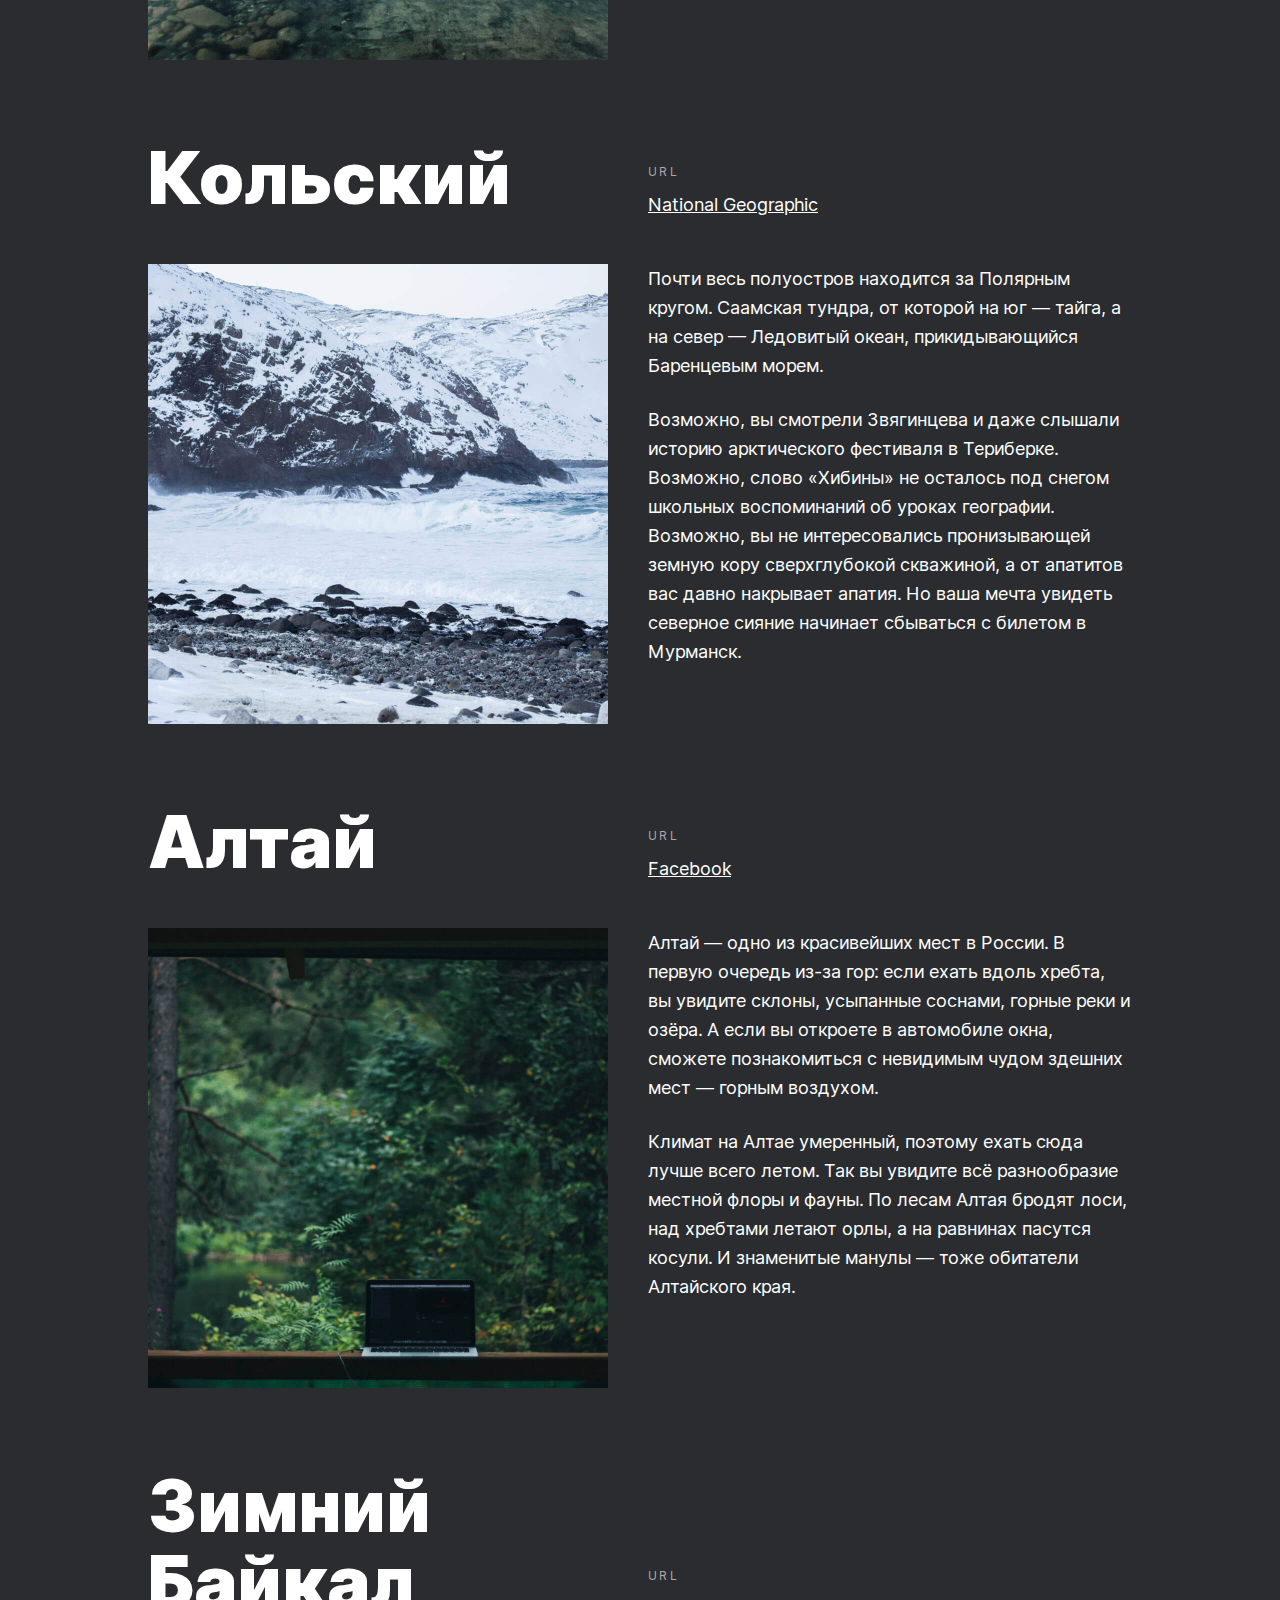
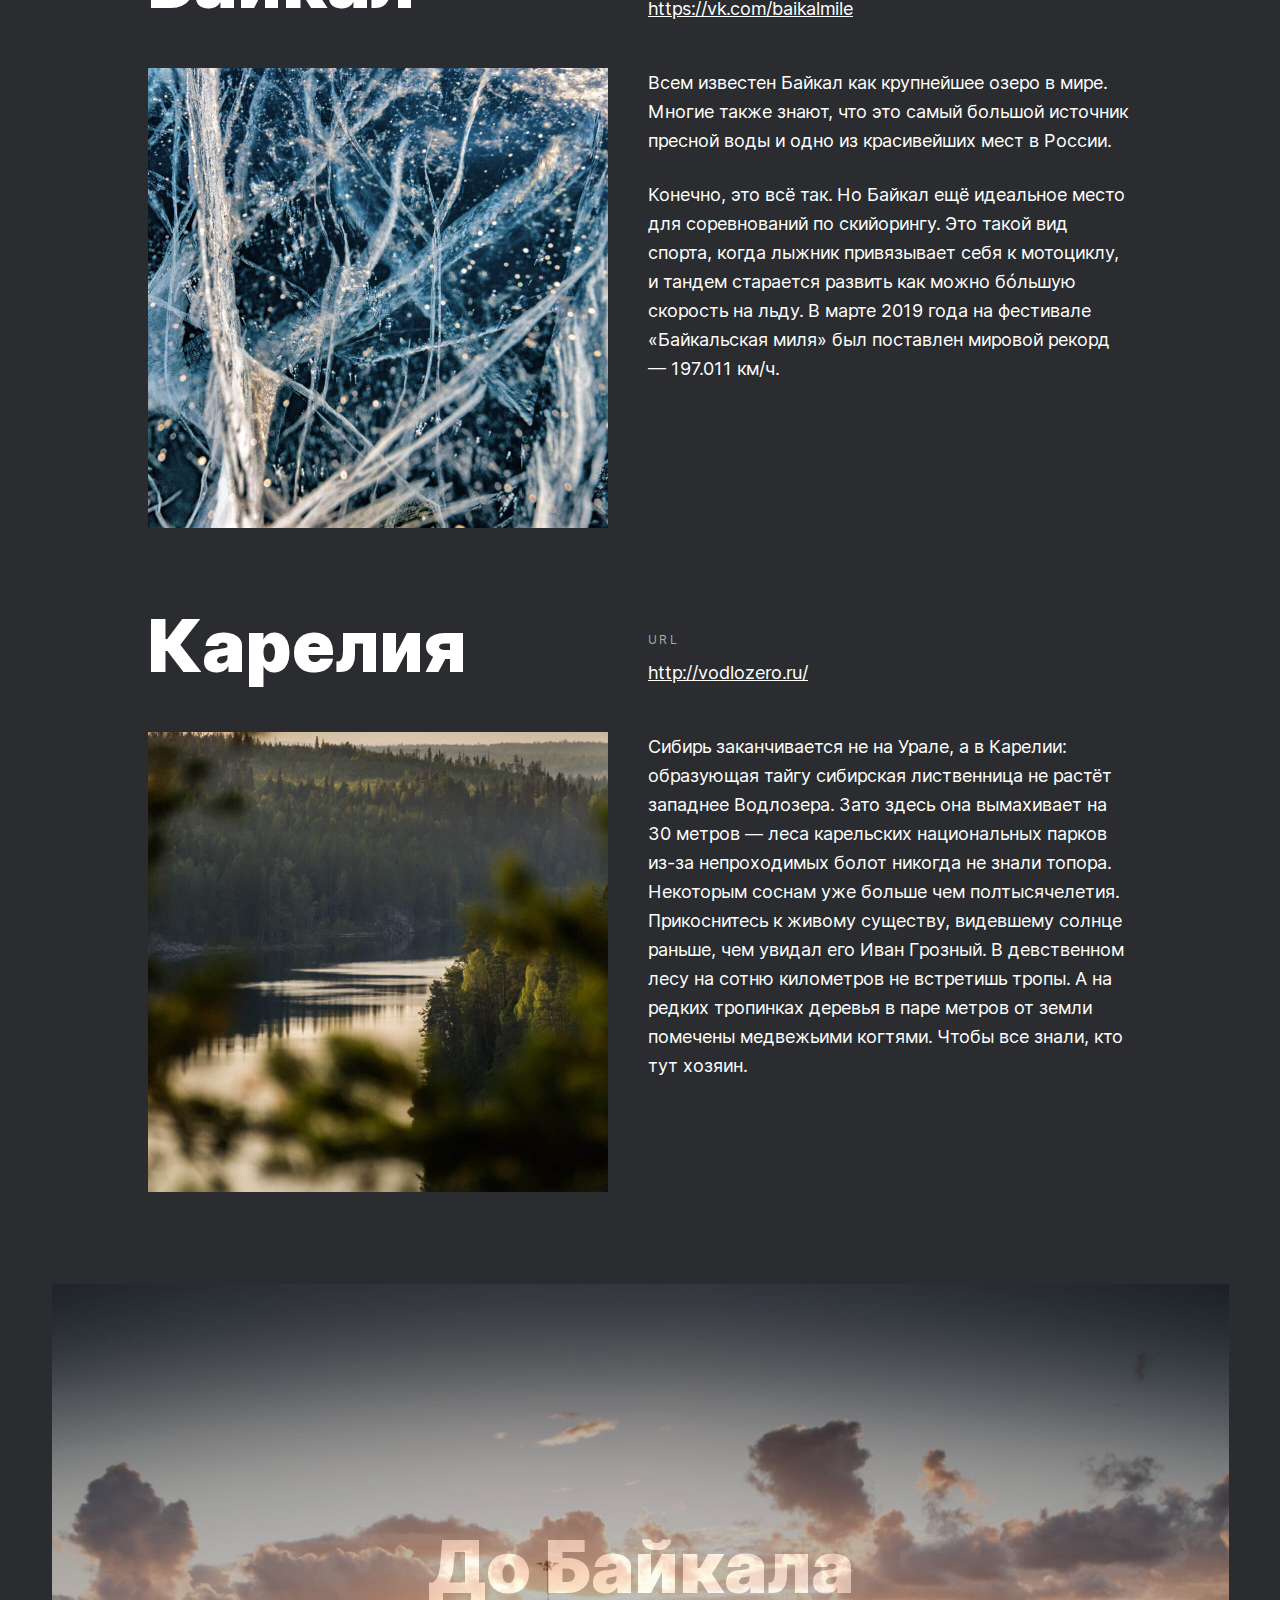
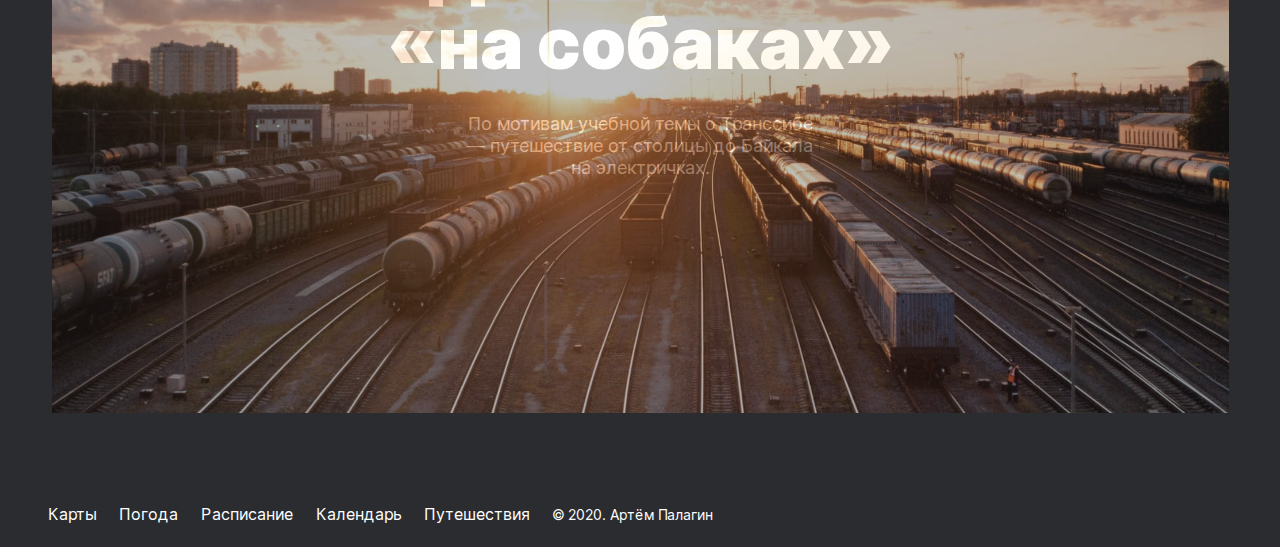
==== commit 2a92b140: "Add files via upload" ====
--- a/index.html
+++ b/index.html
@@ -3,6 +3,7 @@
 
 <head>
     <link rel="stylesheet" href="pages/index.css">
+    <link rel="stylesheet" href="Inter-Web/inter.css">
     <meta charset="UTF-8">
     <meta name="viewport" content="width=device-width, initial-scale=1.0">
     <title>Путешествия по России</title>
@@ -13,17 +14,16 @@
         <header class="header">
             <img class="header__logo" src="images/header-logo.svg" alt="Не получислось загрузить картинку">
             <div class="header__logo-links">
-                <a class="header__lang-link" href="#" target="_blank">Ru</a>
-                <a class="header__lang-link" href="#" target="_blank">En</a>
+                <a class="header__lang-link header__lang-link_active" href="#" target="_self">Ru</a>
+                <a class="header__lang-link" href="#" target="_self">En</a>
             </div>
         </header>
         <main class="content">
             <section class="lead">
                 <h1 class="lead__title">Путешествия по России</h1>
                 <h2 class="lead__subtitle">Настоящая страна не в выпусках новостей, а здесь.</h2>
-                <div class="lead__image">
-                    <img class="lead__Group-4" src="images/Group-4.svg" alt="Не получислось загрузить картинку">
-                </div>
+                <img class="lead__image" src="images/lead-polka.jpg" alt="Не получислось загрузить картинку">
+                <img class="lead__group-four" src="images/Group-4.svg" alt="Не получислось загрузить картинку">
                 <p class="lead__caption">ваша полка — верхняя</p>
             </section>
             <section class="intro">
@@ -35,12 +35,13 @@
                     Как, например, Вера Башмакова — смелая молодая мама, которая взяла в охапку троих детей, усадила их
                     в свою «Ладу» и проехала 20 тысяч километров по родной стране. Мы выбрали и описали некоторые
                     интересные места, достойные вашего отпуска.</p>
-                <p class="intro__list">
-                    Часовых поясов 11
-                    Объектов природного наследия ЮНЕСКО 12
-                    Объектов культурного наследия ЮНЕСКО 16
-                    Природных заповедников 105
-                    Аэропортов 241</p>
+                <ul class="intro__list">
+                    <li>Часовых поясов <span class="intro__quantity">11</span></li>
+                    <li>Объектов природного наследия ЮНЕСКО <span class="intro__quantity">12</span></li>
+                    <li>Объектов культурного наследия ЮНЕСКО <span class="intro__quantity">16</span></li>
+                    <li>Природных заповедников <span class="intro__quantity">105</span></li>
+                    <li>Аэропортов <span class="intro__quantity">241</span></li>
+                </ul>
             </section>
             <section class="photo-grid">
                 <img class="photo-grid__item" src="images/photo-grid-train.jpg" alt="Не получислось загрузить картинку">
@@ -68,7 +69,7 @@
                 <div class="place">
                     <h3 class="place__title">Куршская коса</h3>
                     <div class="place__website">
-                        <p class="place__url-heading">URL</p>
+                        <p class="place__url-heading">url</p>
                         <a class="place__link" href="http://park-kosa.ru" target="_blank">park-kosa.ru</a>
                     </div>
                     <img class="place__image" src="images/place-kosa.jpg" alt="Не получислось загрузить картинку">
@@ -158,19 +159,23 @@
                 </div>
             </section>
             <section class="cover">
-                <h3 class="cover__title">До Байкала «на собаках»</h3>
-                <p class="cover__subtitle">По мотивам учебной темы о Транссибе — путешествие от столицы до Байкала на
-                    электричках.</p>
-                <a class="cover__overlay" href="https://stampsy.com/na-elektrichkakh-do-baikala" target="_blank"></a>
+                <a class="cover__overlay" href="https://stampsy.com/na-elektrichkakh-do-baikala" target="_blank">
+                    <h3 class="cover__title">До Байкала «на собаках»</h3>
+                    <p class="cover__subtitle">По мотивам учебной темы о Транссибе — путешествие от столицы до Байкала
+                        на
+                        электричках.</p>
+                </a>
             </section>
         </main>
         <footer class="footer">
-            <a class="footer__link" href="https://yandex.ru/maps" target="_blank">Карты</a>
-            <a class="footer__link" href="https://yandex.ru/pogoda" target="_blank">Погода</a>
-            <a class="footer__link" href="https://rasp.yandex.ru" target="_blank">Расписание</a>
-            <a class="footer__link" href="https://calendar.yandex.ru" target="_blank">Календарь</a>
-            <a class="footer__link" href="https://travel.yandex.ru" target="_blank">Путешествия</a>
-            <p class="footer__copyright">© 2020. Артём Палагин</p>
+            <nav class="footer__links">
+                <a class="footer__link" href="https://yandex.ru/maps" target="_blank">Карты</a>
+                <a class="footer__link" href="https://yandex.ru/pogoda" target="_blank">Погода</a>
+                <a class="footer__link" href="https://rasp.yandex.ru" target="_blank">Расписание</a>
+                <a class="footer__link" href="https://calendar.yandex.ru" target="_blank">Календарь</a>
+                <a class="footer__link" href="https://travel.yandex.ru" target="_blank">Путешествия</a>
+                <p class="footer__copyright">© 2020. Артём Палагин</p>
+            </nav>
         </footer>
     </div>
 </body>
--- a/Inter-Web/inter.css
+++ b/Inter-Web/inter.css
@@ -0,0 +1,24 @@
+@font-face {
+  font-family: 'Inter';
+  font-style:  normal;
+  font-weight: 400;
+  font-display: swap;
+  src: url("Inter-Regular.woff2?v=3.15") format("woff2"),
+       url("Inter-Regular.woff?v=3.15") format("woff");
+}
+@font-face {
+  font-family: 'Inter';
+  font-style:  normal;
+  font-weight: 700;
+  font-display: swap;
+  src: url("Inter-Bold.woff2?v=3.15") format("woff2"),
+       url("Inter-Bold.woff?v=3.15") format("woff");
+}
+@font-face {
+  font-family: 'Inter';
+  font-style:  normal;
+  font-weight: 900;
+  font-display: swap;
+  src: url("Inter-Black.woff2?v=3.15") format("woff2"),
+       url("Inter-Black.woff?v=3.15") format("woff");
+}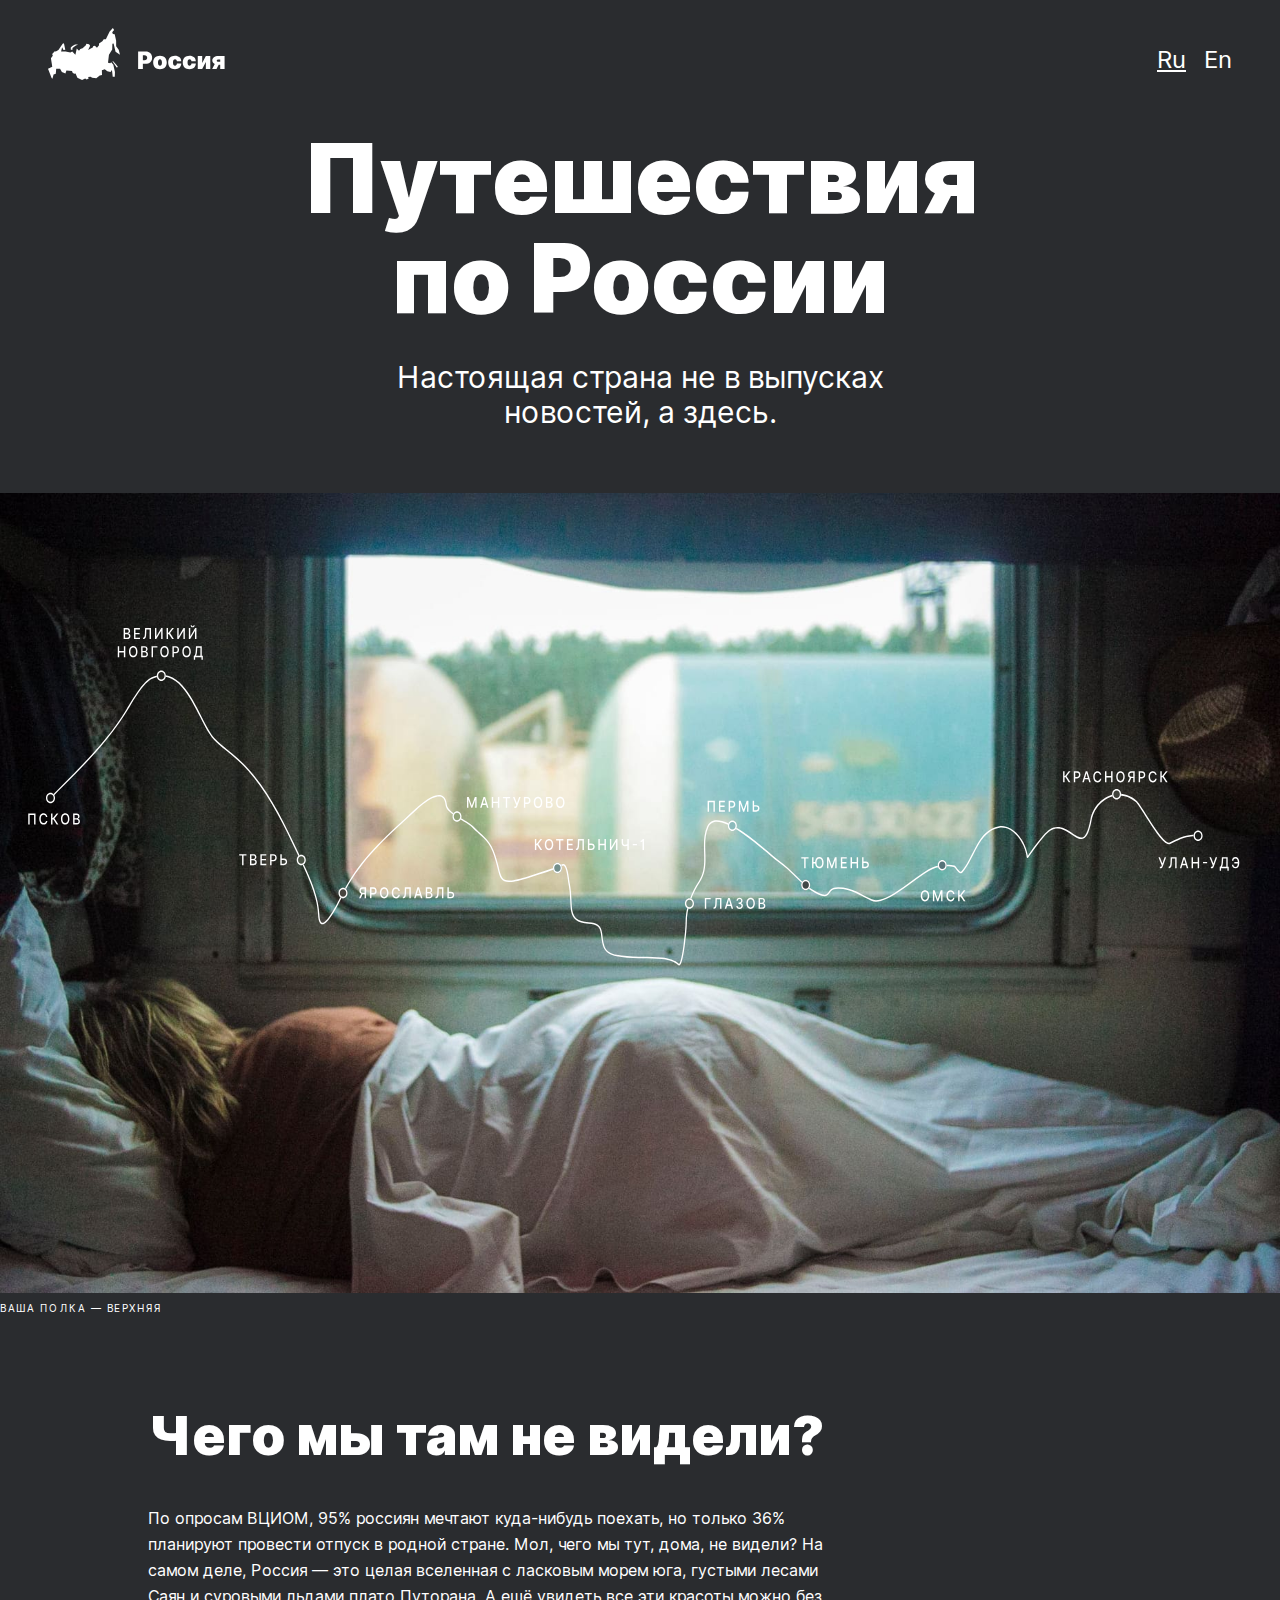
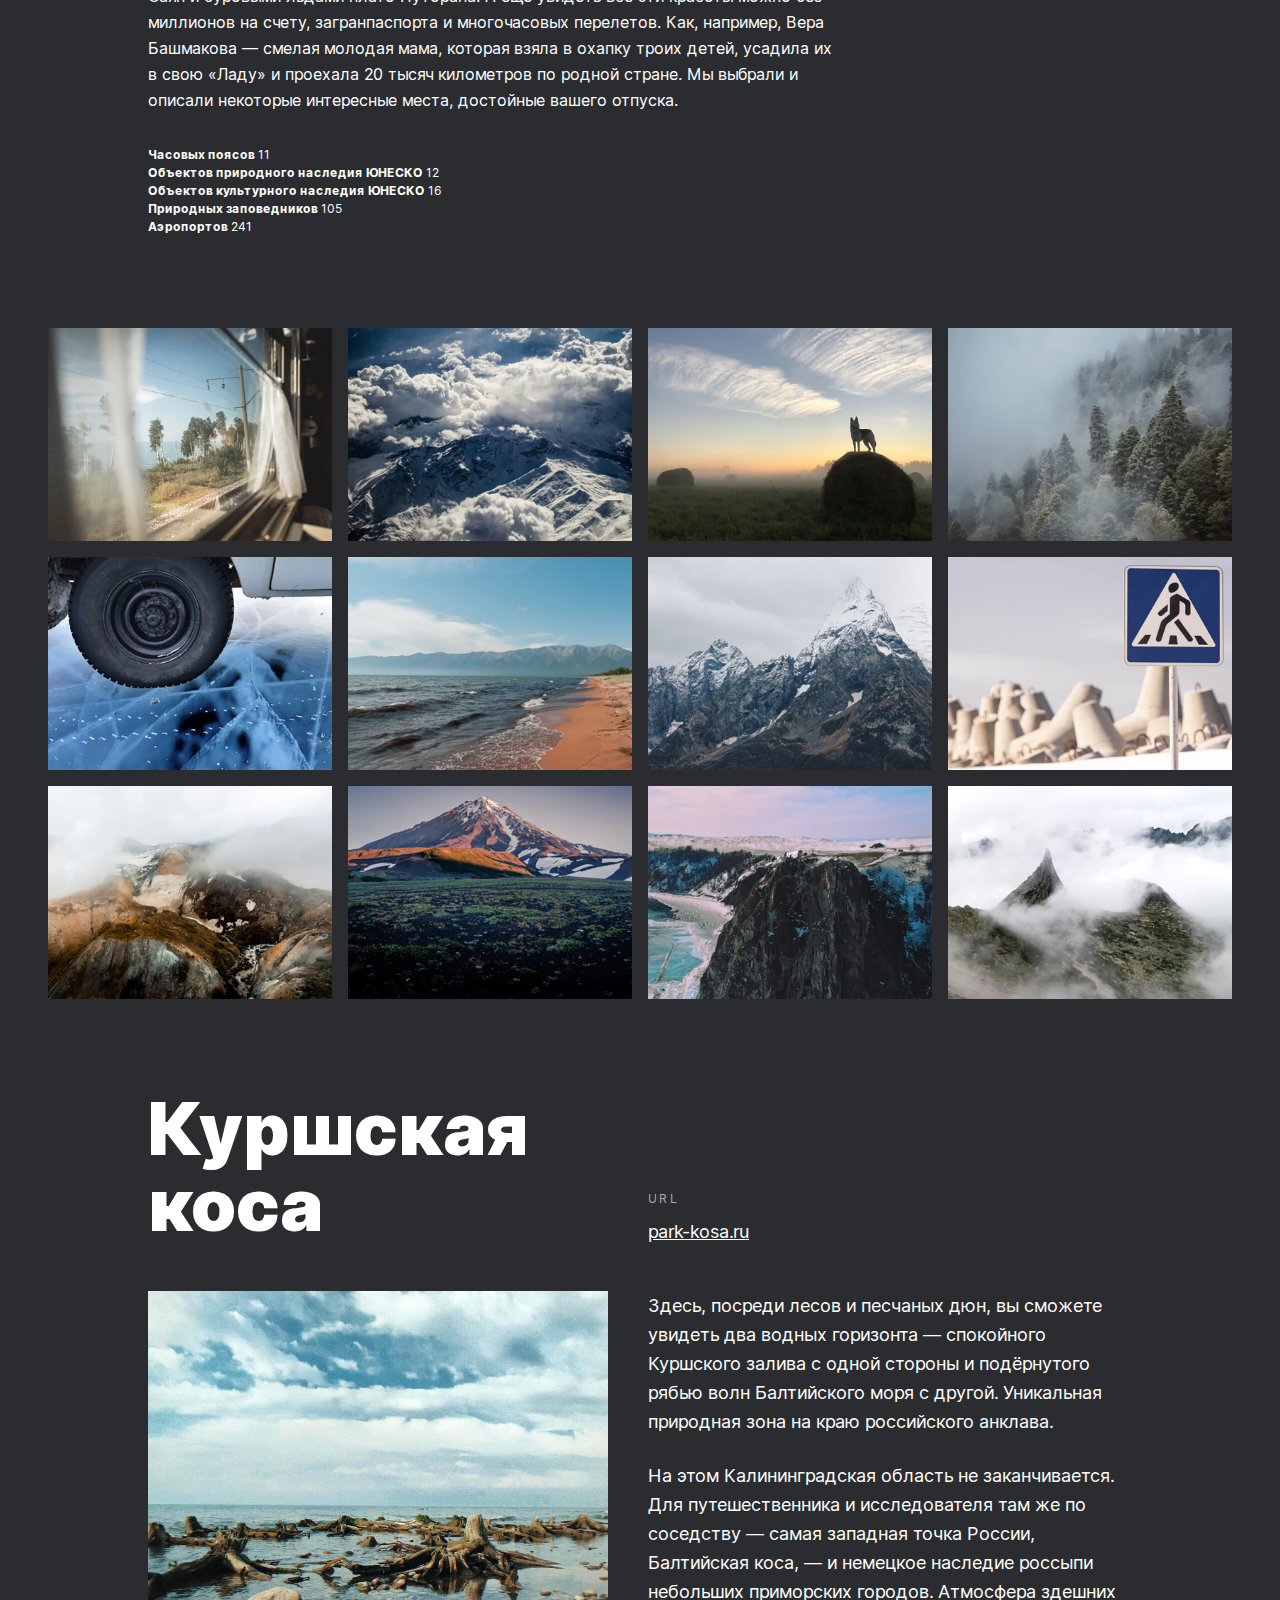
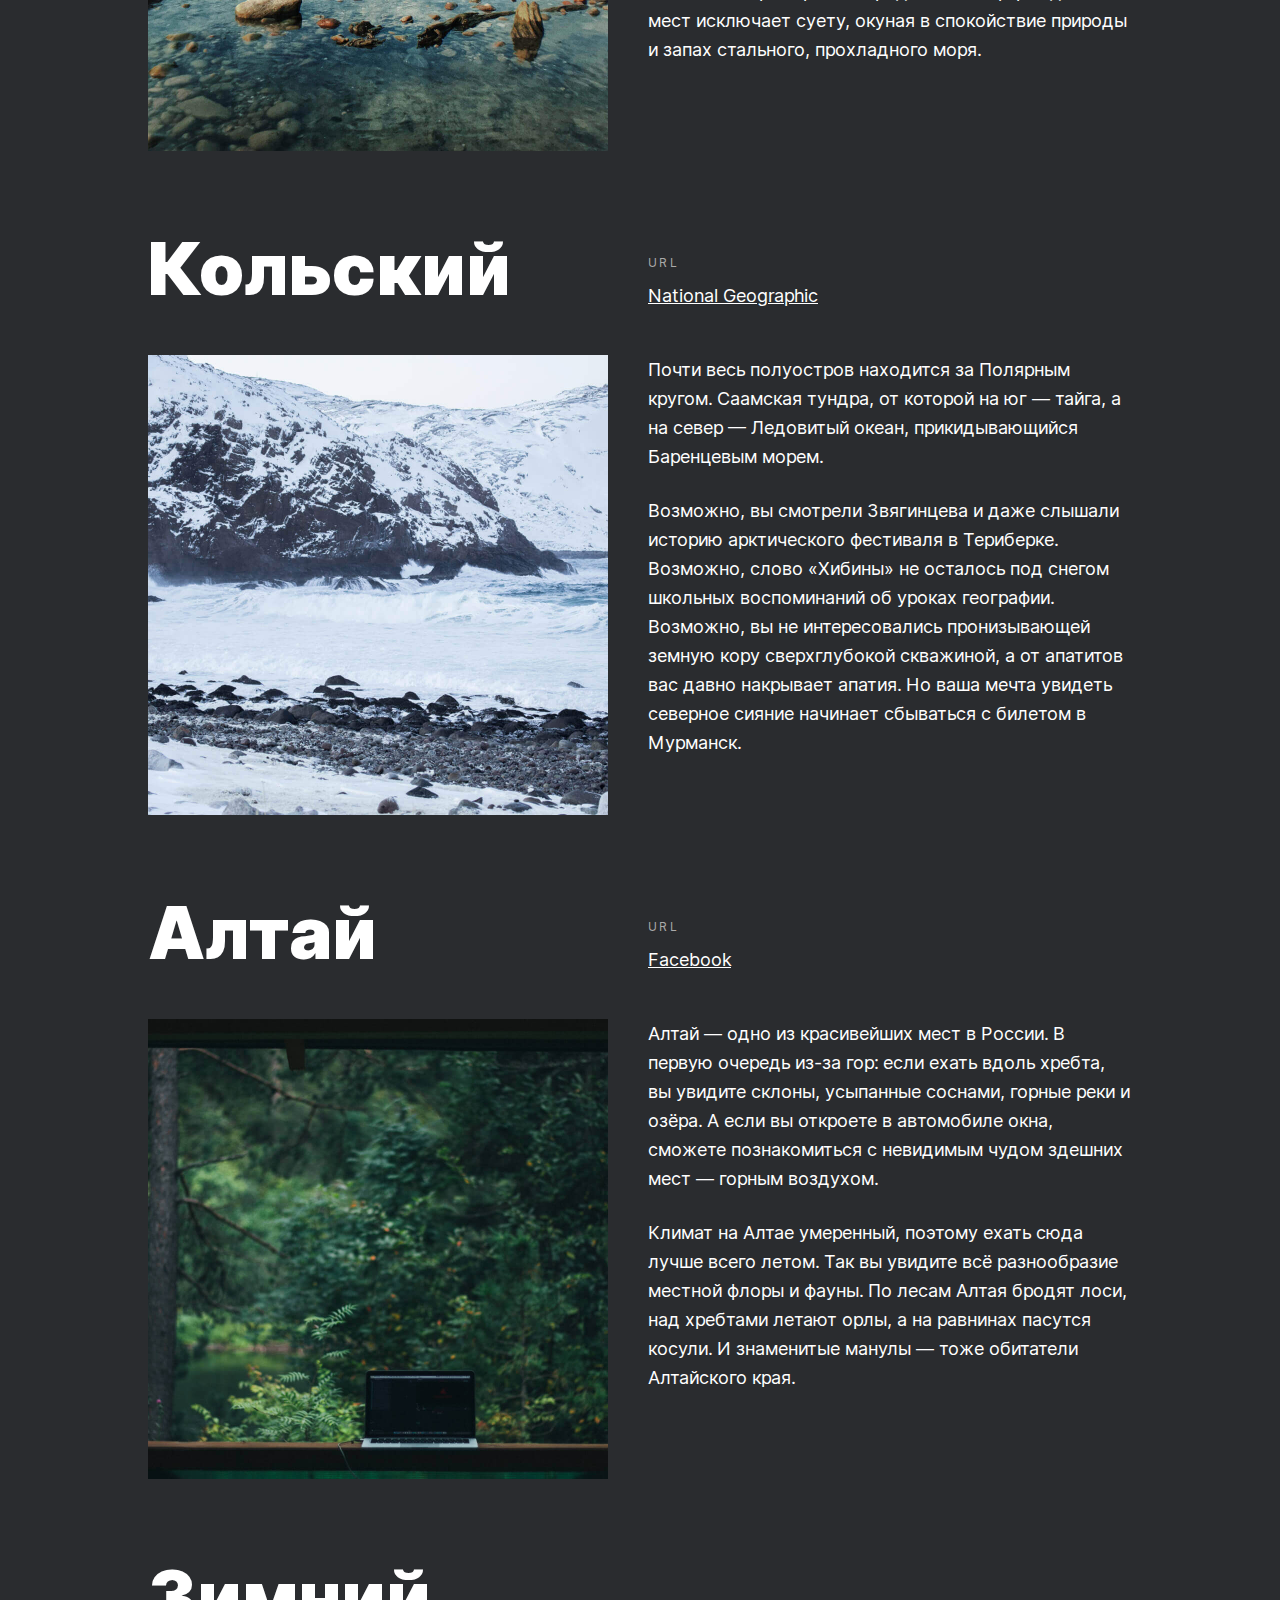
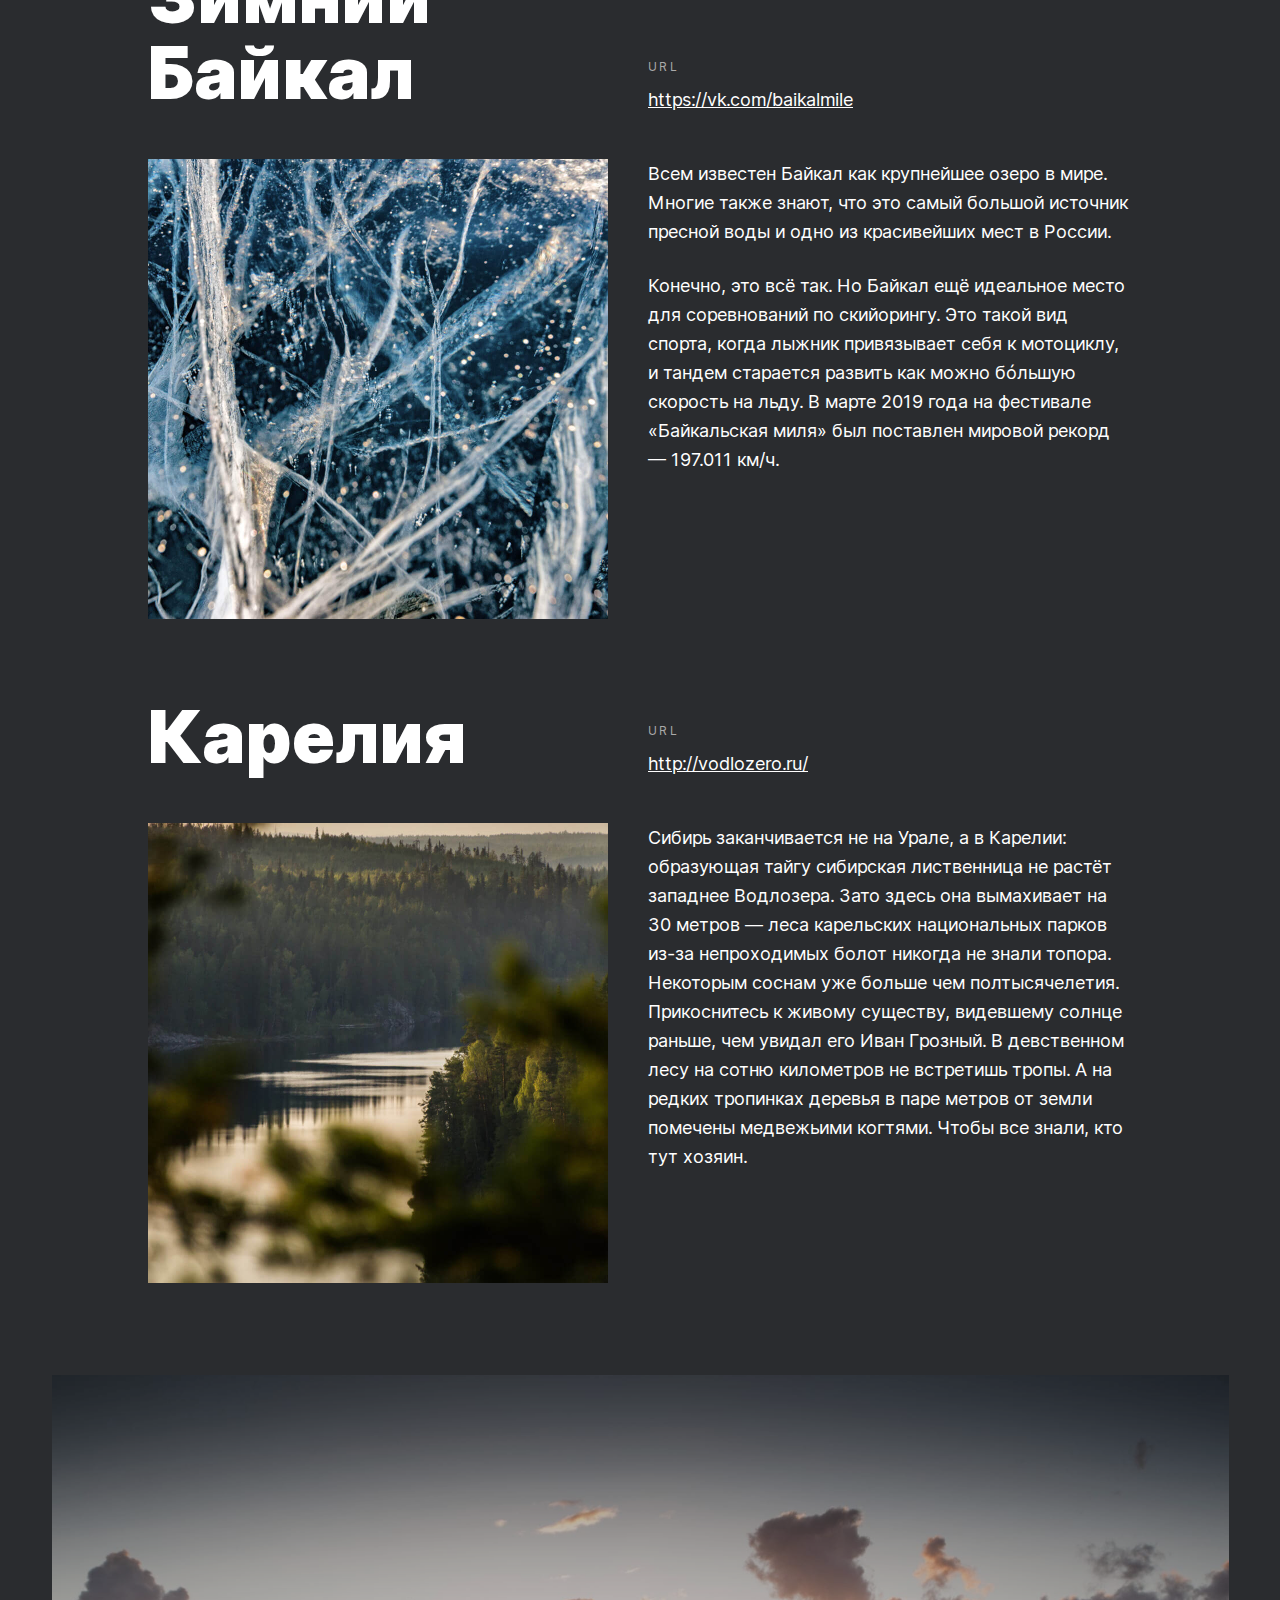
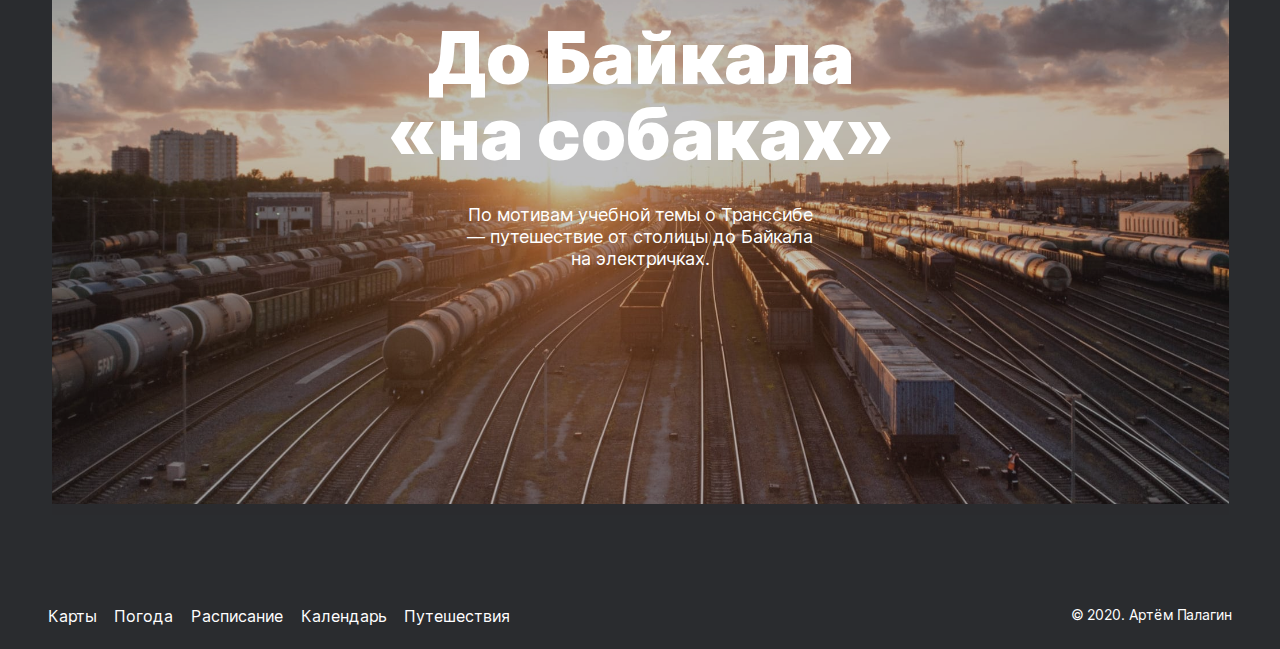
==== commit f3351666: "Add files via upload" ====
--- a/index.html
+++ b/index.html
@@ -3,7 +3,6 @@
 
 <head>
     <link rel="stylesheet" href="pages/index.css">
-    <link rel="stylesheet" href="Inter-Web/inter.css">
     <meta charset="UTF-8">
     <meta name="viewport" content="width=device-width, initial-scale=1.0">
     <title>Путешествия по России</title>
@@ -174,8 +173,9 @@
                 <a class="footer__link" href="https://rasp.yandex.ru" target="_blank">Расписание</a>
                 <a class="footer__link" href="https://calendar.yandex.ru" target="_blank">Календарь</a>
                 <a class="footer__link" href="https://travel.yandex.ru" target="_blank">Путешествия</a>
+                </nav>
                 <p class="footer__copyright">© 2020. Артём Палагин</p>
-            </nav>
+            
         </footer>
     </div>
 </body>
--- a/pages/index.css
+++ b/pages/index.css
@@ -1,4 +1,6 @@
 @import url(../vendor/normalize.css);
+
+@import url(../Inter-Web/inter.css);
 
 @import url(../blocks/body/body.css);
 
@@ -8,6 +10,7 @@
 @import url(../blocks/header/__logo/header__logo.css);
 @import url(../blocks/header/__lang-link/header__lang-link.css);
 @import url(../blocks/header/__logo-links/header__logo-links.css);
+@import url(../blocks/header/__lang-link/_active/header__lang-link_active.css);
 
 @import url(../blocks/content/content.css);
 
@@ -15,13 +18,14 @@
 @import url(../blocks/lead/__title/lead__title.css);
 @import url(../blocks/lead/__subtitle/lead__subtitle.css);
 @import url(../blocks/lead/__image/lead__image.css);
-@import url(../blocks/lead/__Group-4/lead__Group-4.css);
+@import url(../blocks/lead/__group-four/lead__group-four.css);
 @import url(../blocks/lead/__caption/lead__caption.css);
 
 @import url(../blocks/intro/intro.css);
 @import url(../blocks/intro/__title/intro__title.css);
 @import url(../blocks/intro/__text/intro__text.css);
 @import url(../blocks/intro/__list/intro__list.css);
+@import url(../blocks/intro/__quantity/intro__quantity.css);
 
 @import url(../blocks/photo-grid/photo-grid.css);
 @import url(../blocks/photo-grid/__item/photo-grid__item.css);
@@ -45,3 +49,4 @@
 @import url(../blocks/footer/footer.css);
 @import url(../blocks/footer/__copyright/footer__copyright.css);
 @import url(../blocks/footer/__link/footer__link.css);
+@import url(../blocks/footer/__links/footer__links.css);
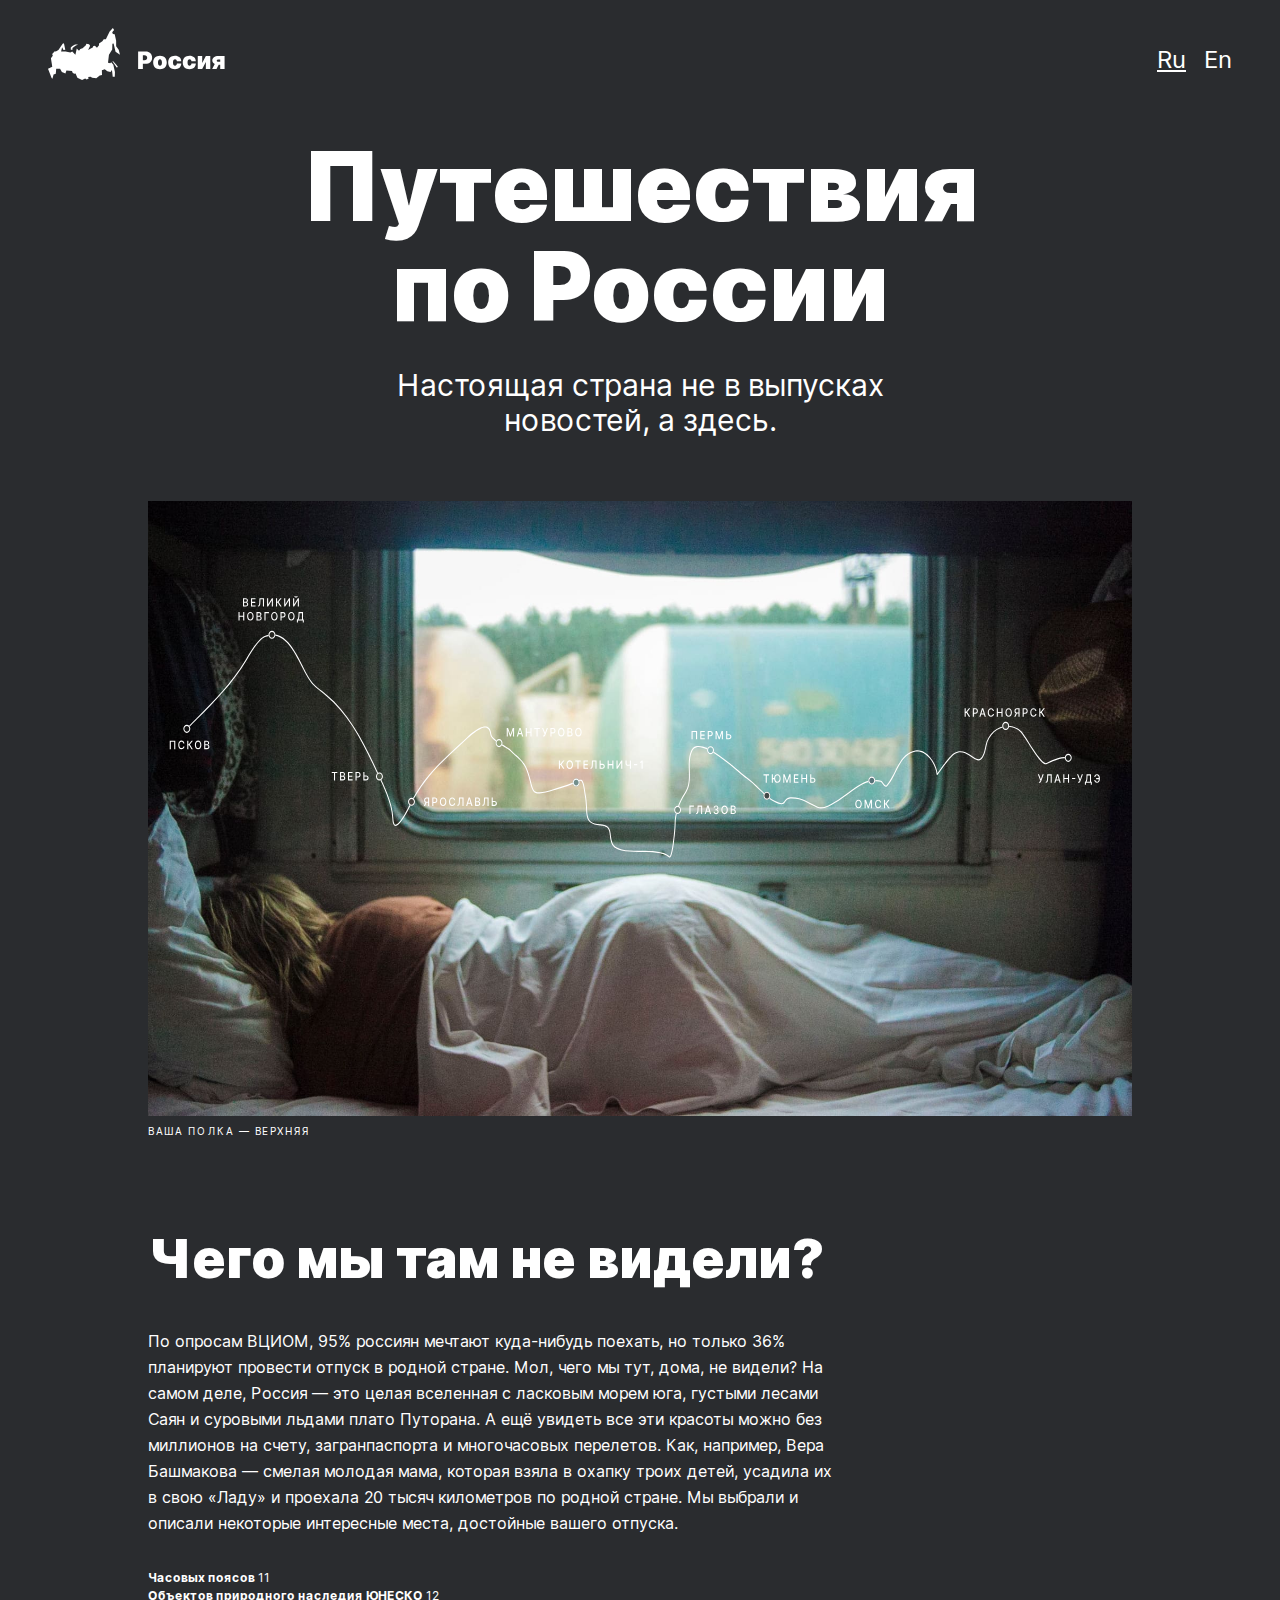
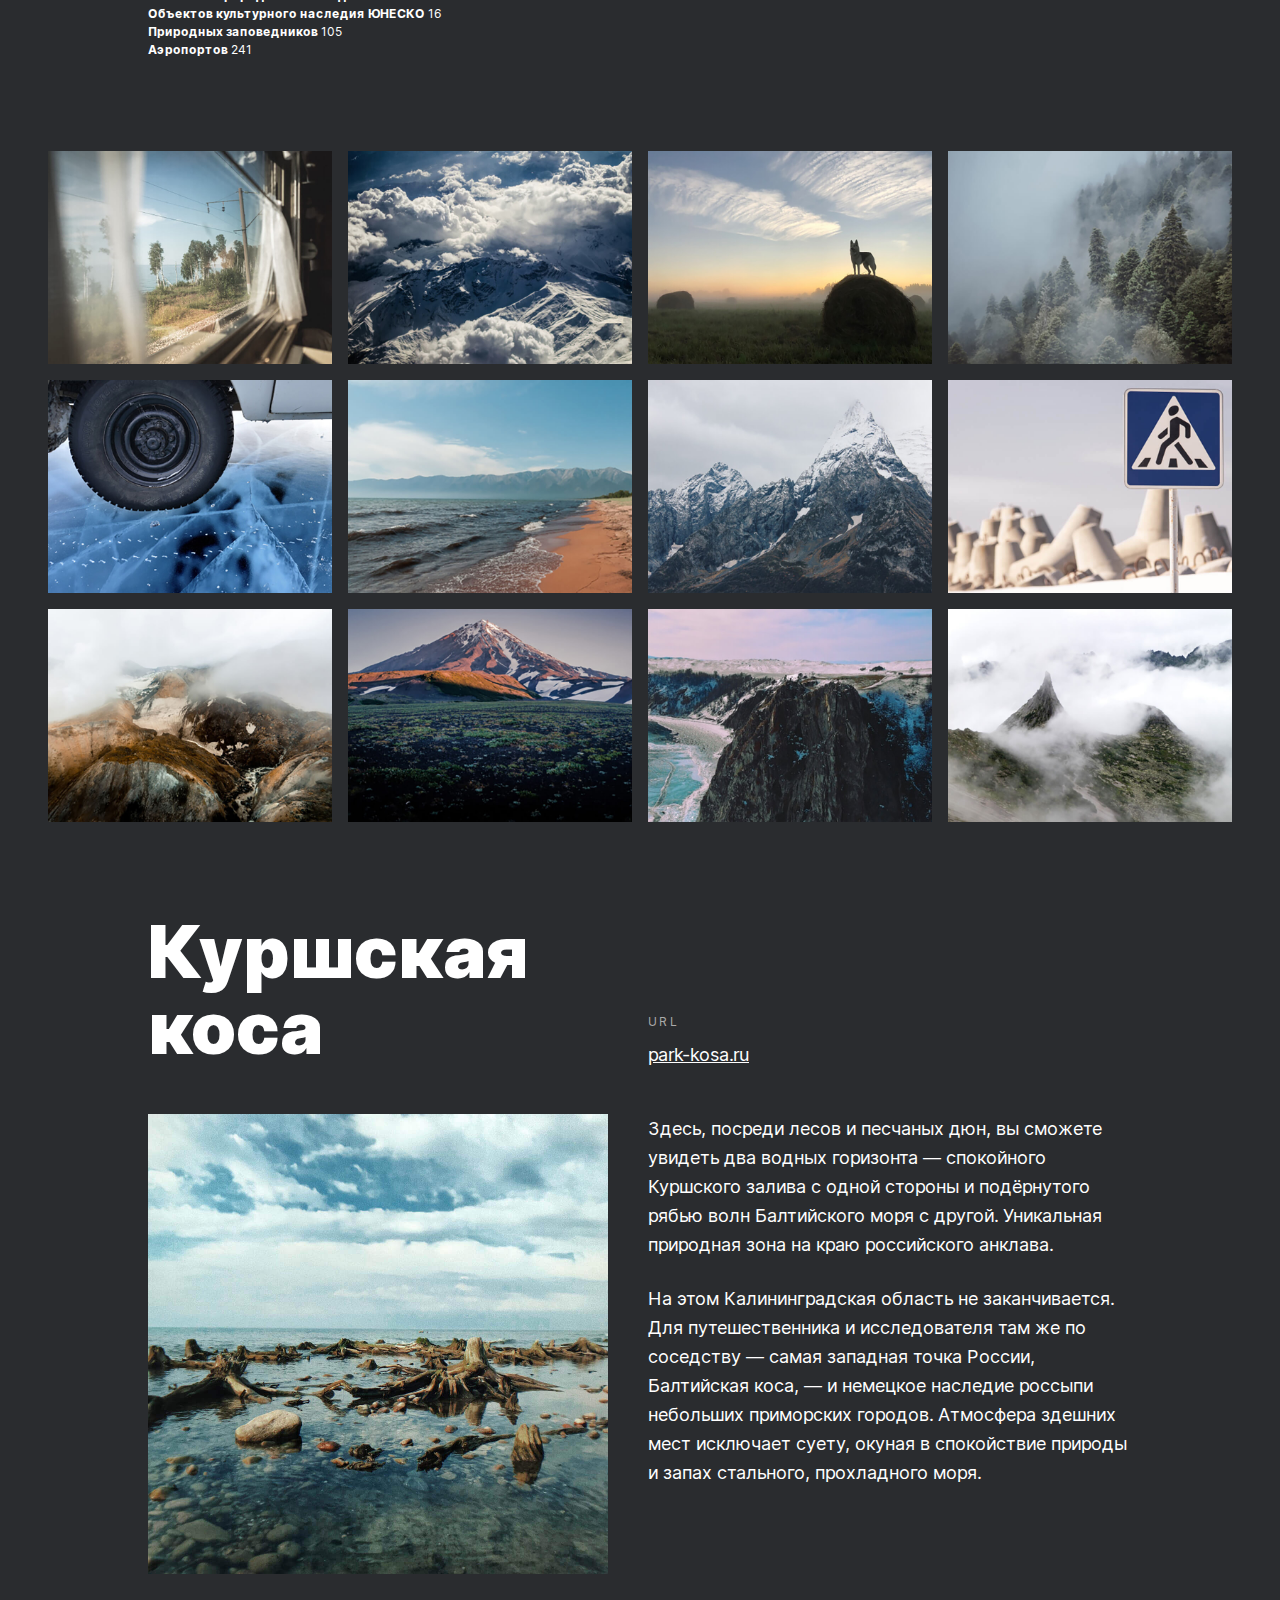
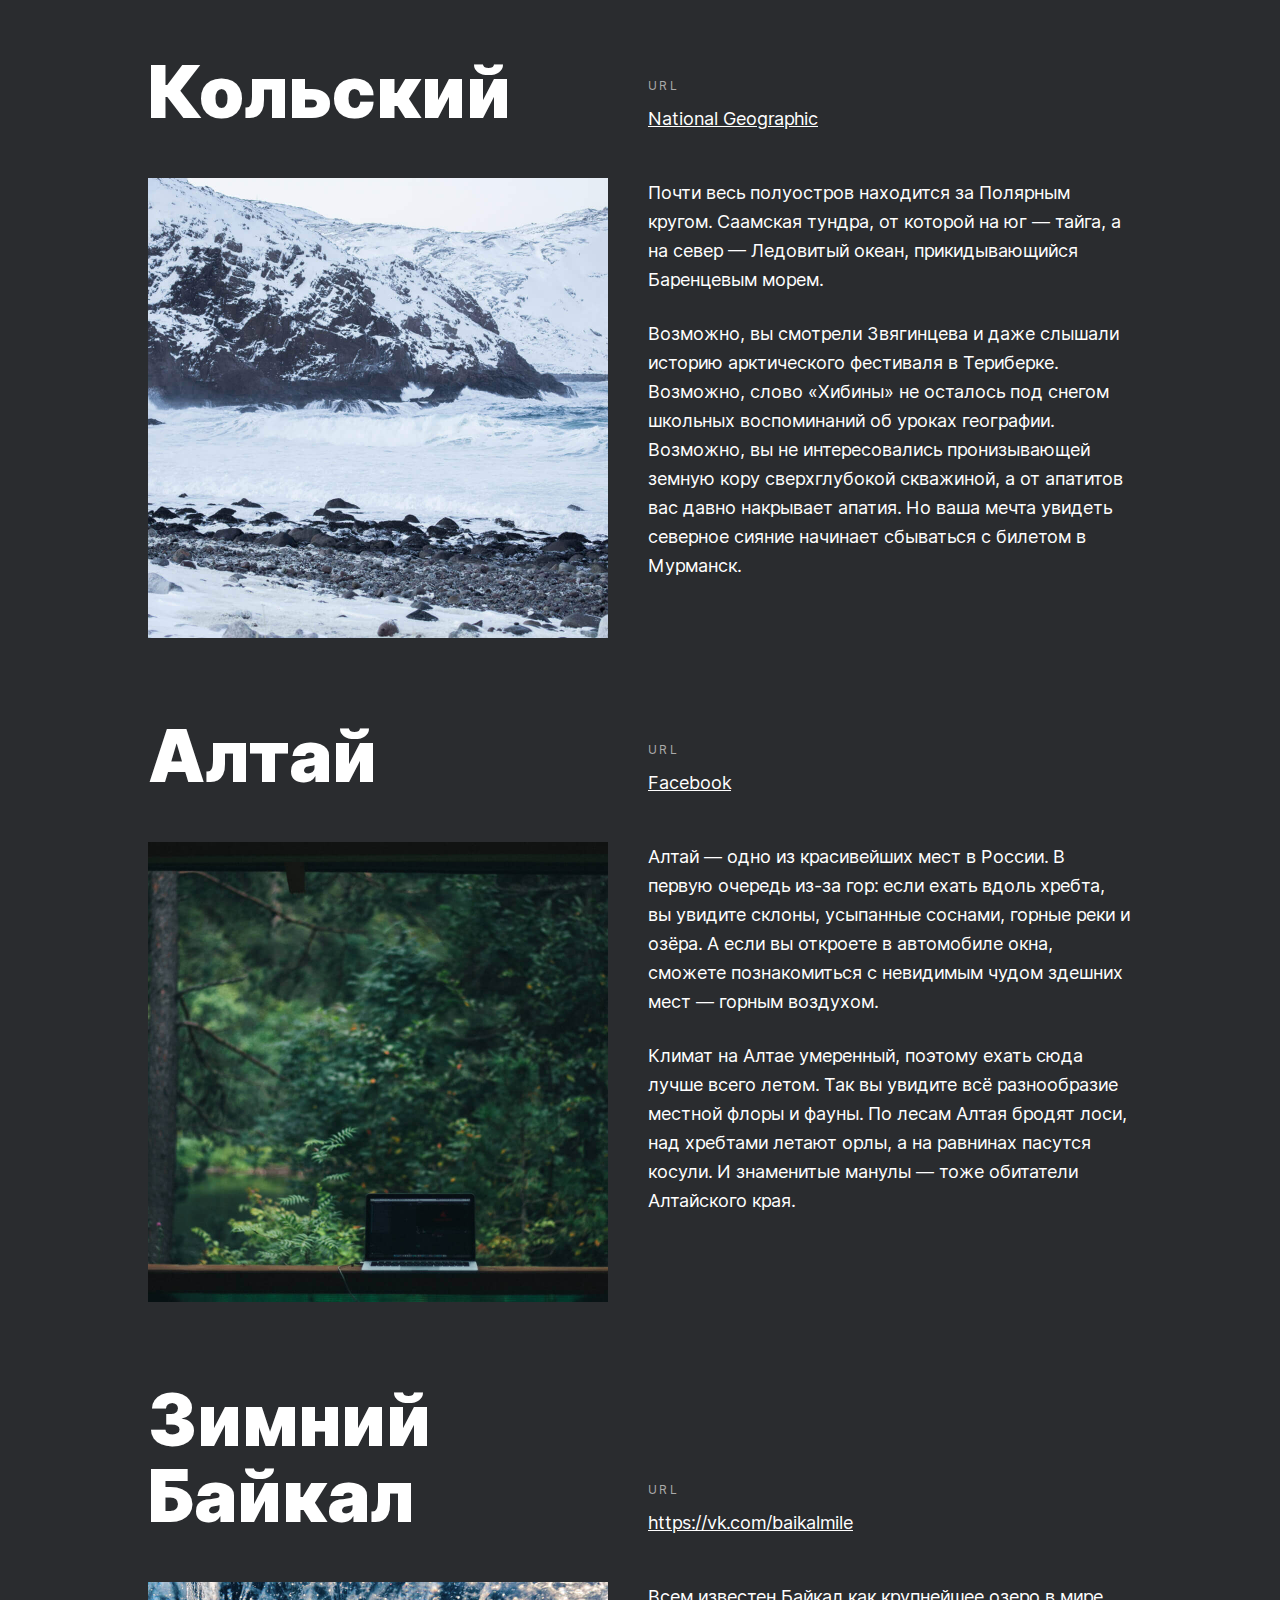
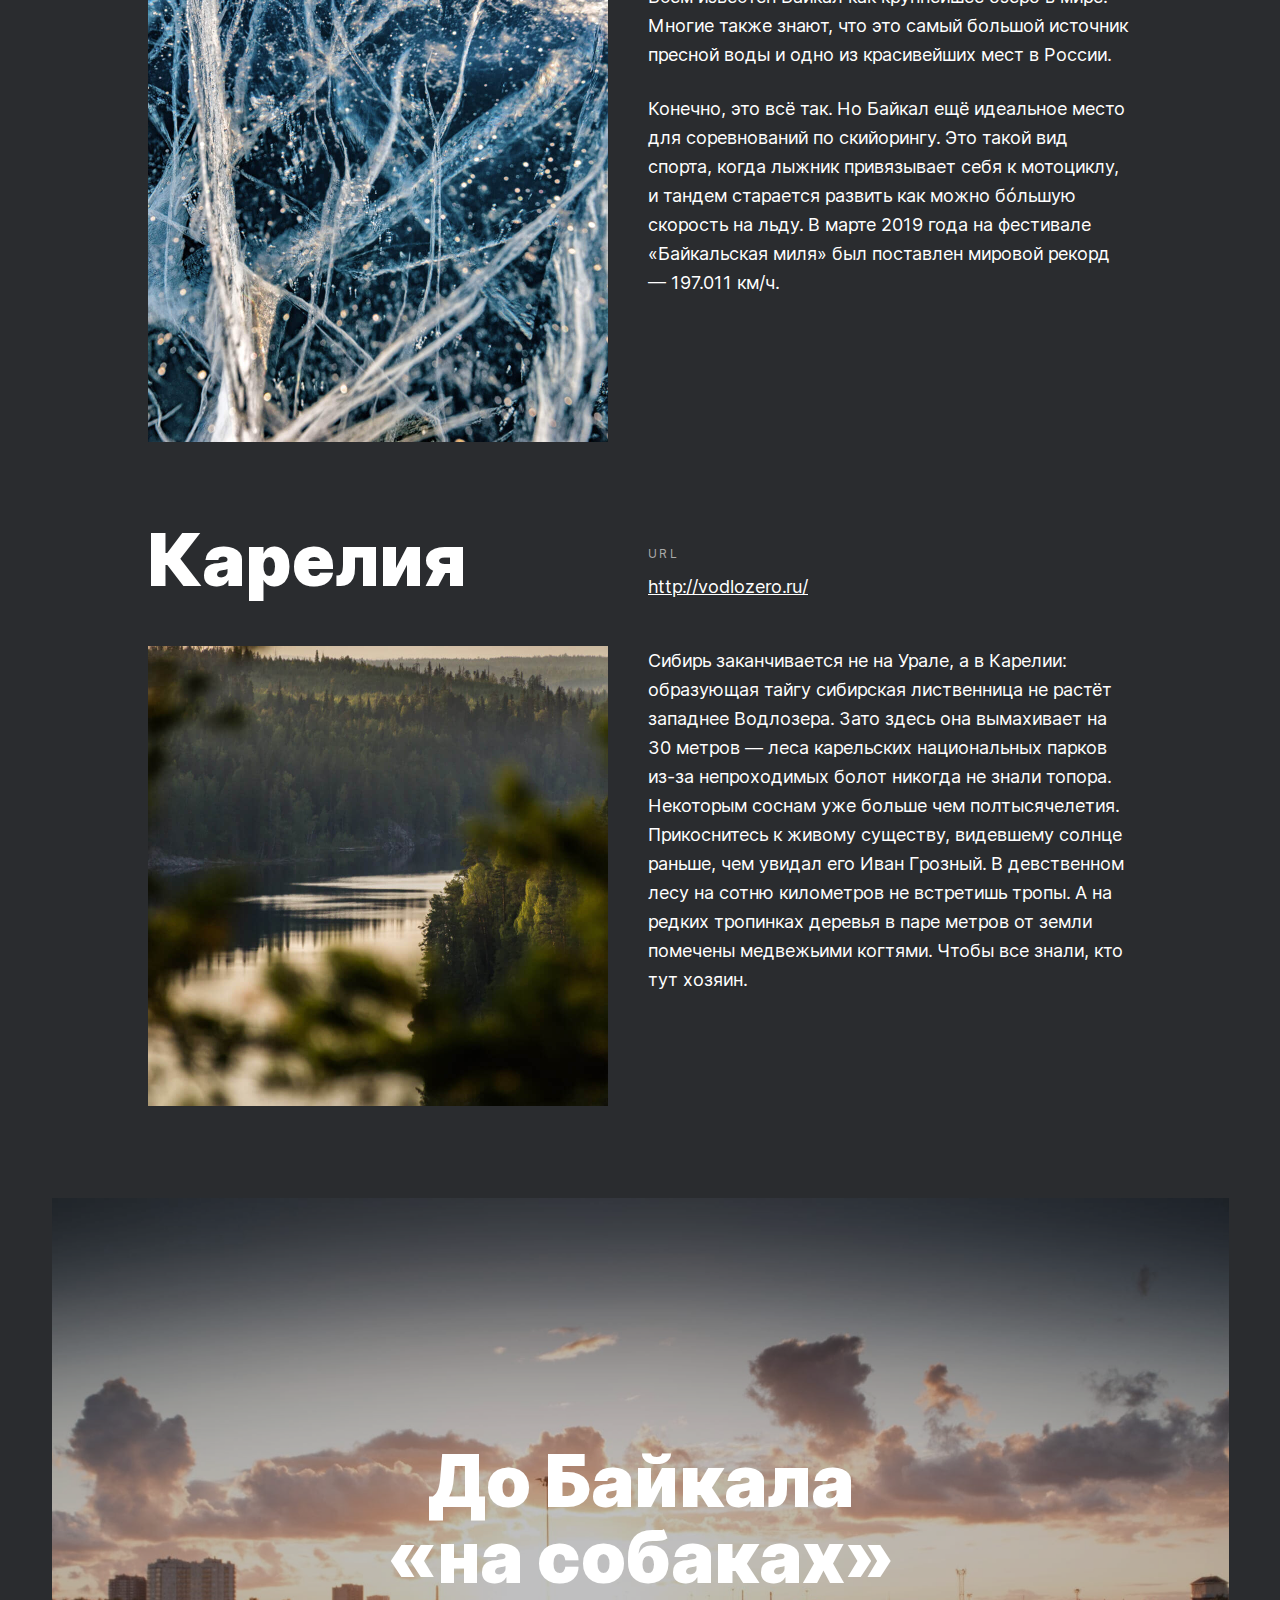
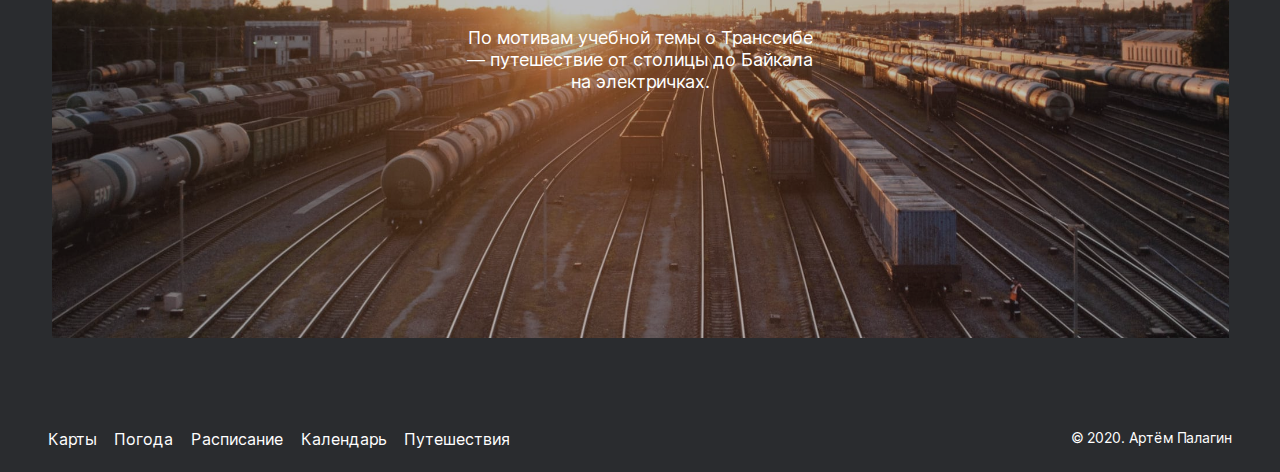
==== commit 82084663: "Add files via upload" ====
--- a/index.html
+++ b/index.html
@@ -22,7 +22,9 @@
                 <h1 class="lead__title">Путешествия по России</h1>
                 <h2 class="lead__subtitle">Настоящая страна не в выпусках новостей, а здесь.</h2>
                 <img class="lead__image" src="images/lead-polka.jpg" alt="Не получислось загрузить картинку">
-                <img class="lead__group-four" src="images/Group-4.svg" alt="Не получислось загрузить картинку">
+                <div>
+                    <img class="lead__group-f" src="images/Group-4.svg" alt="Не получислось загрузить картинку">
+                </div>
                 <p class="lead__caption">ваша полка — верхняя</p>
             </section>
             <section class="intro">
@@ -173,9 +175,8 @@
                 <a class="footer__link" href="https://rasp.yandex.ru" target="_blank">Расписание</a>
                 <a class="footer__link" href="https://calendar.yandex.ru" target="_blank">Календарь</a>
                 <a class="footer__link" href="https://travel.yandex.ru" target="_blank">Путешествия</a>
-                </nav>
-                <p class="footer__copyright">© 2020. Артём Палагин</p>
-            
+            </nav>
+            <p class="footer__copyright">© 2020. Артём Палагин</p>
         </footer>
     </div>
 </body>
--- a/pages/index.css
+++ b/pages/index.css
@@ -18,7 +18,7 @@
 @import url(../blocks/lead/__title/lead__title.css);
 @import url(../blocks/lead/__subtitle/lead__subtitle.css);
 @import url(../blocks/lead/__image/lead__image.css);
-@import url(../blocks/lead/__group-four/lead__group-four.css);
+@import url(../blocks/lead/__group-f/lead__group-f.css);
 @import url(../blocks/lead/__caption/lead__caption.css);
 
 @import url(../blocks/intro/intro.css);
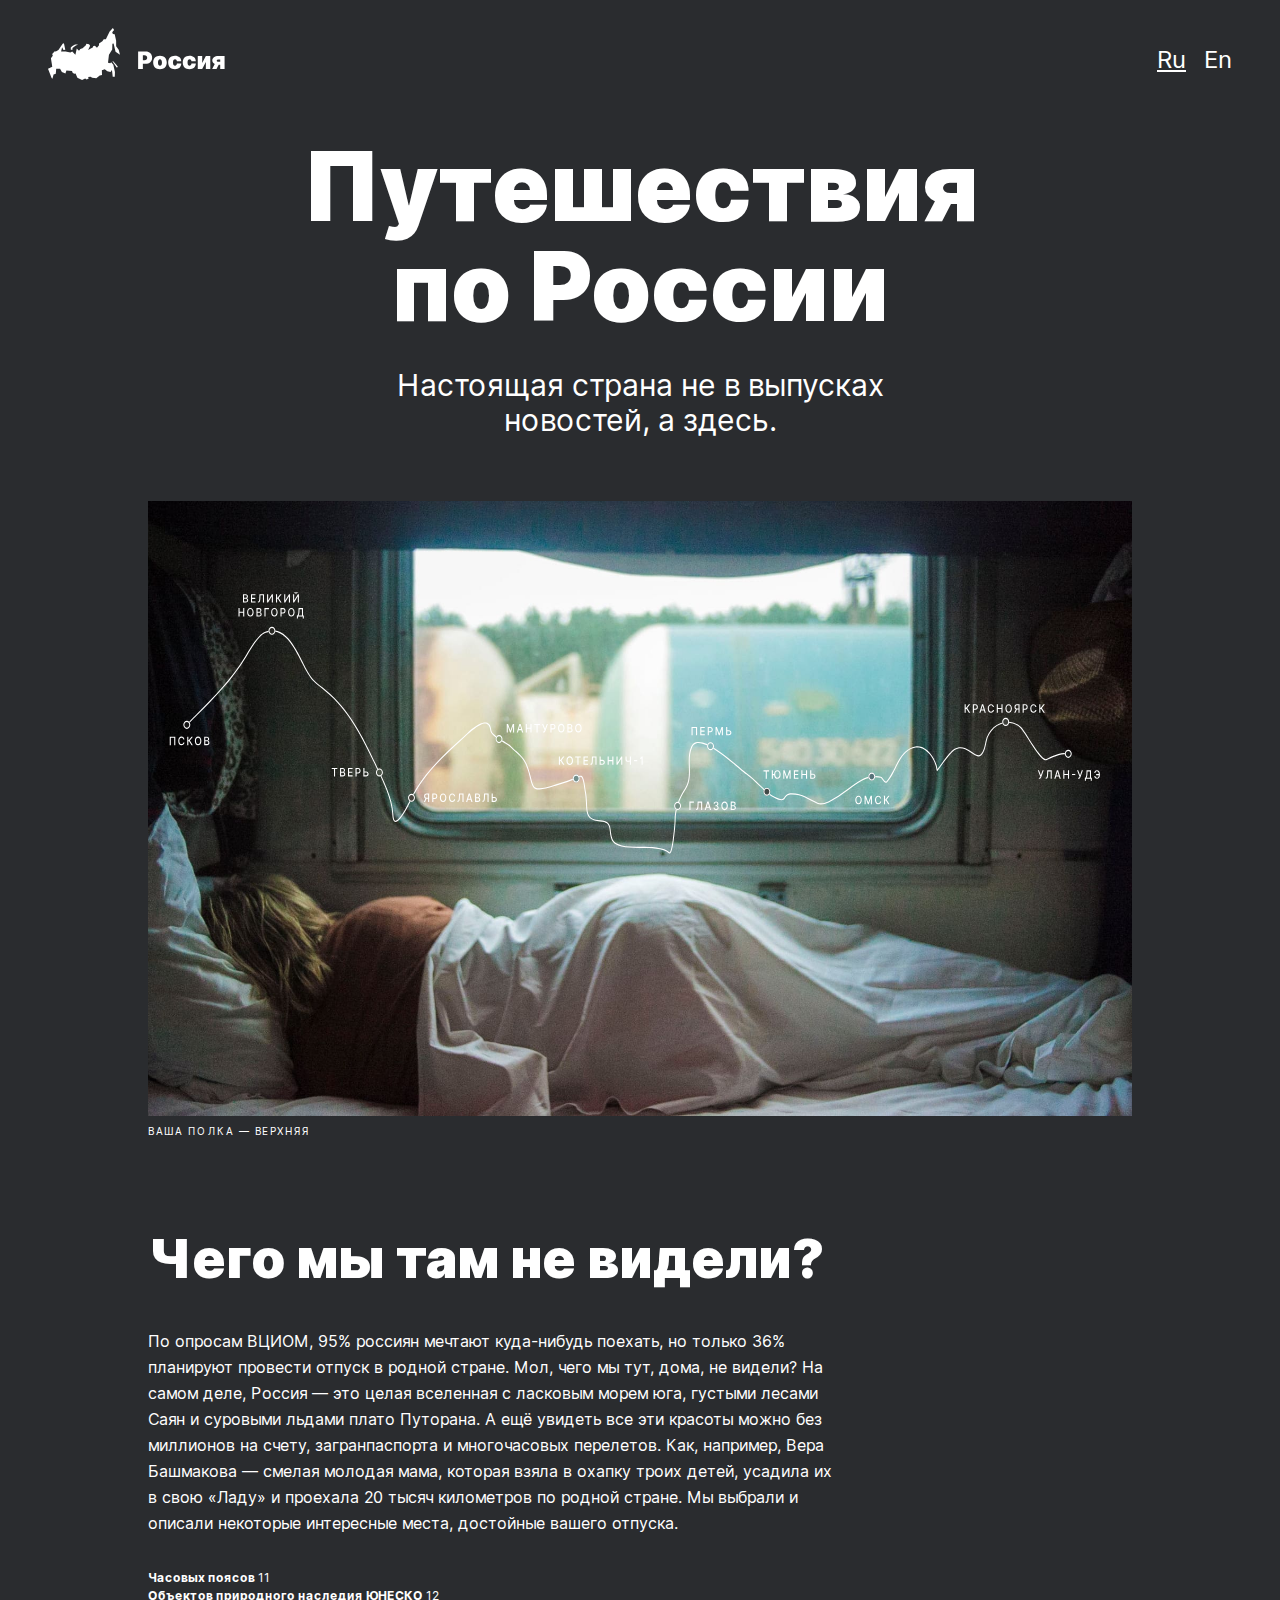
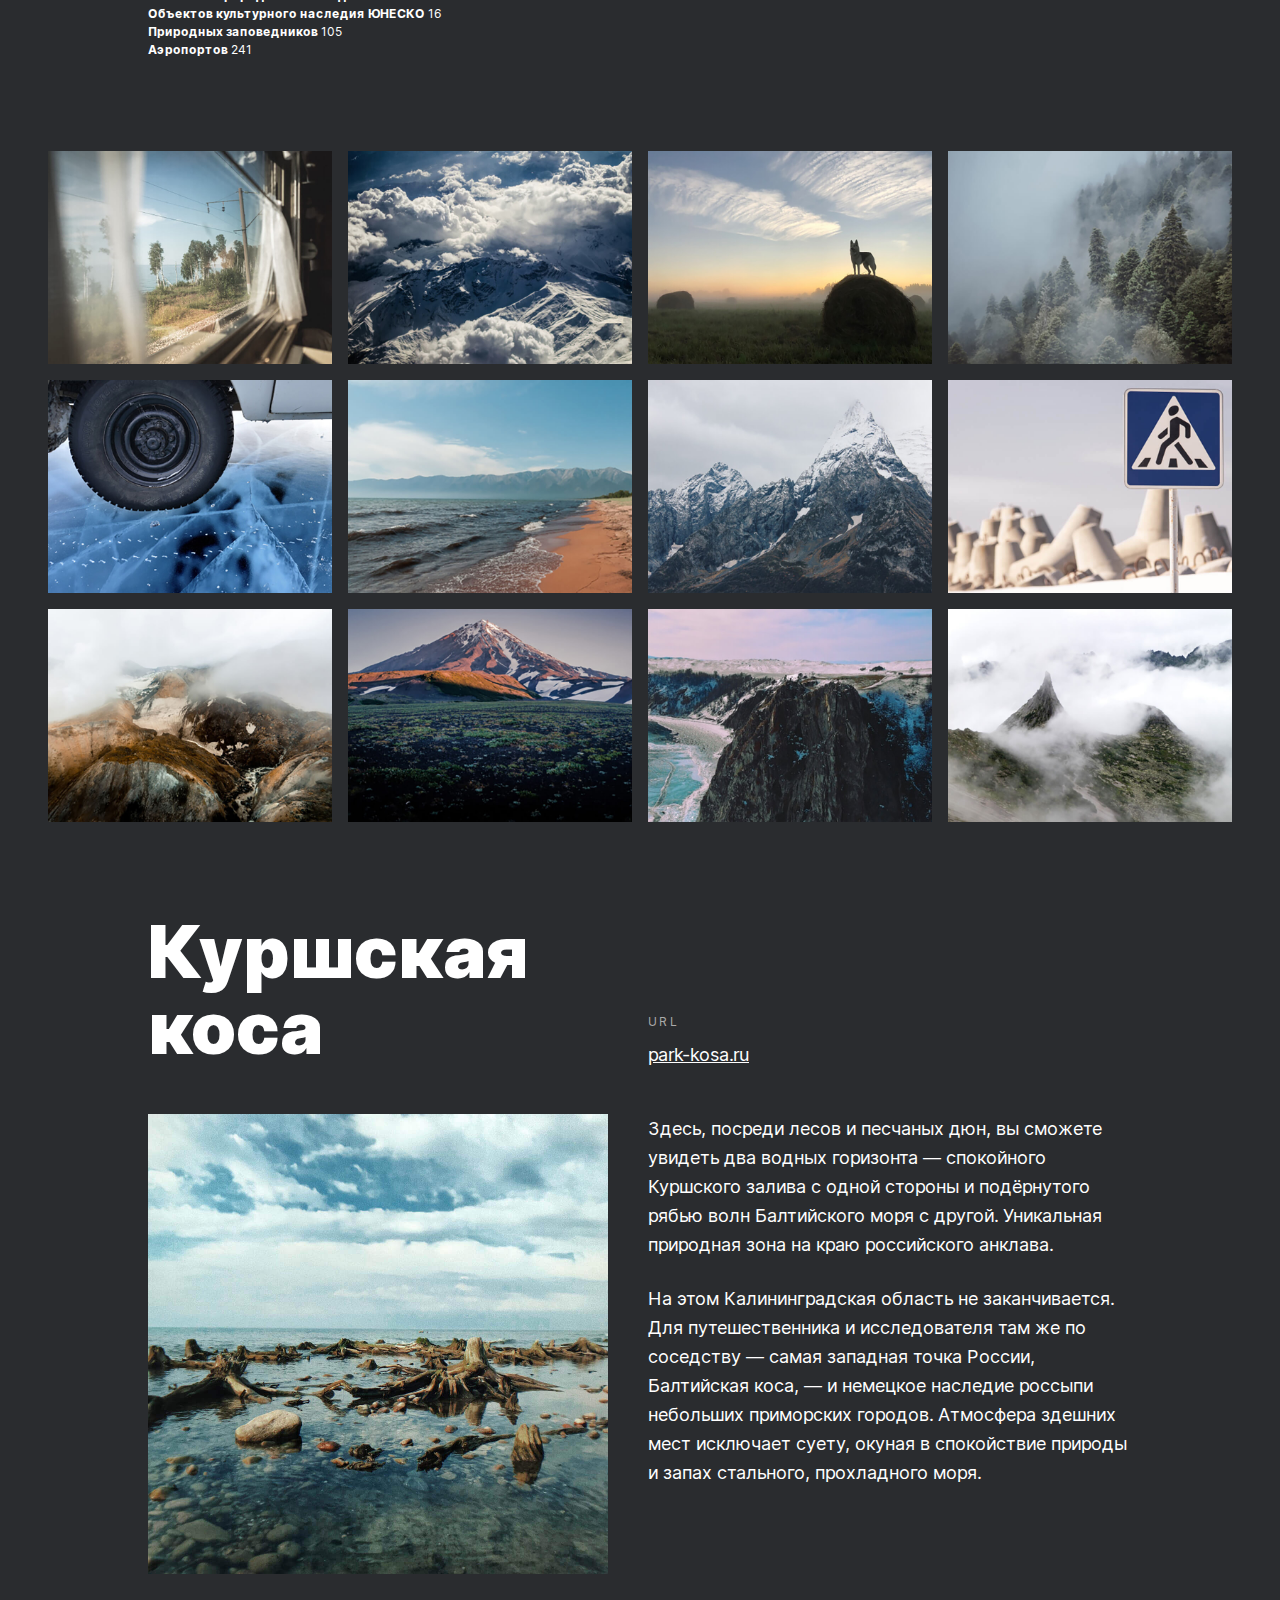
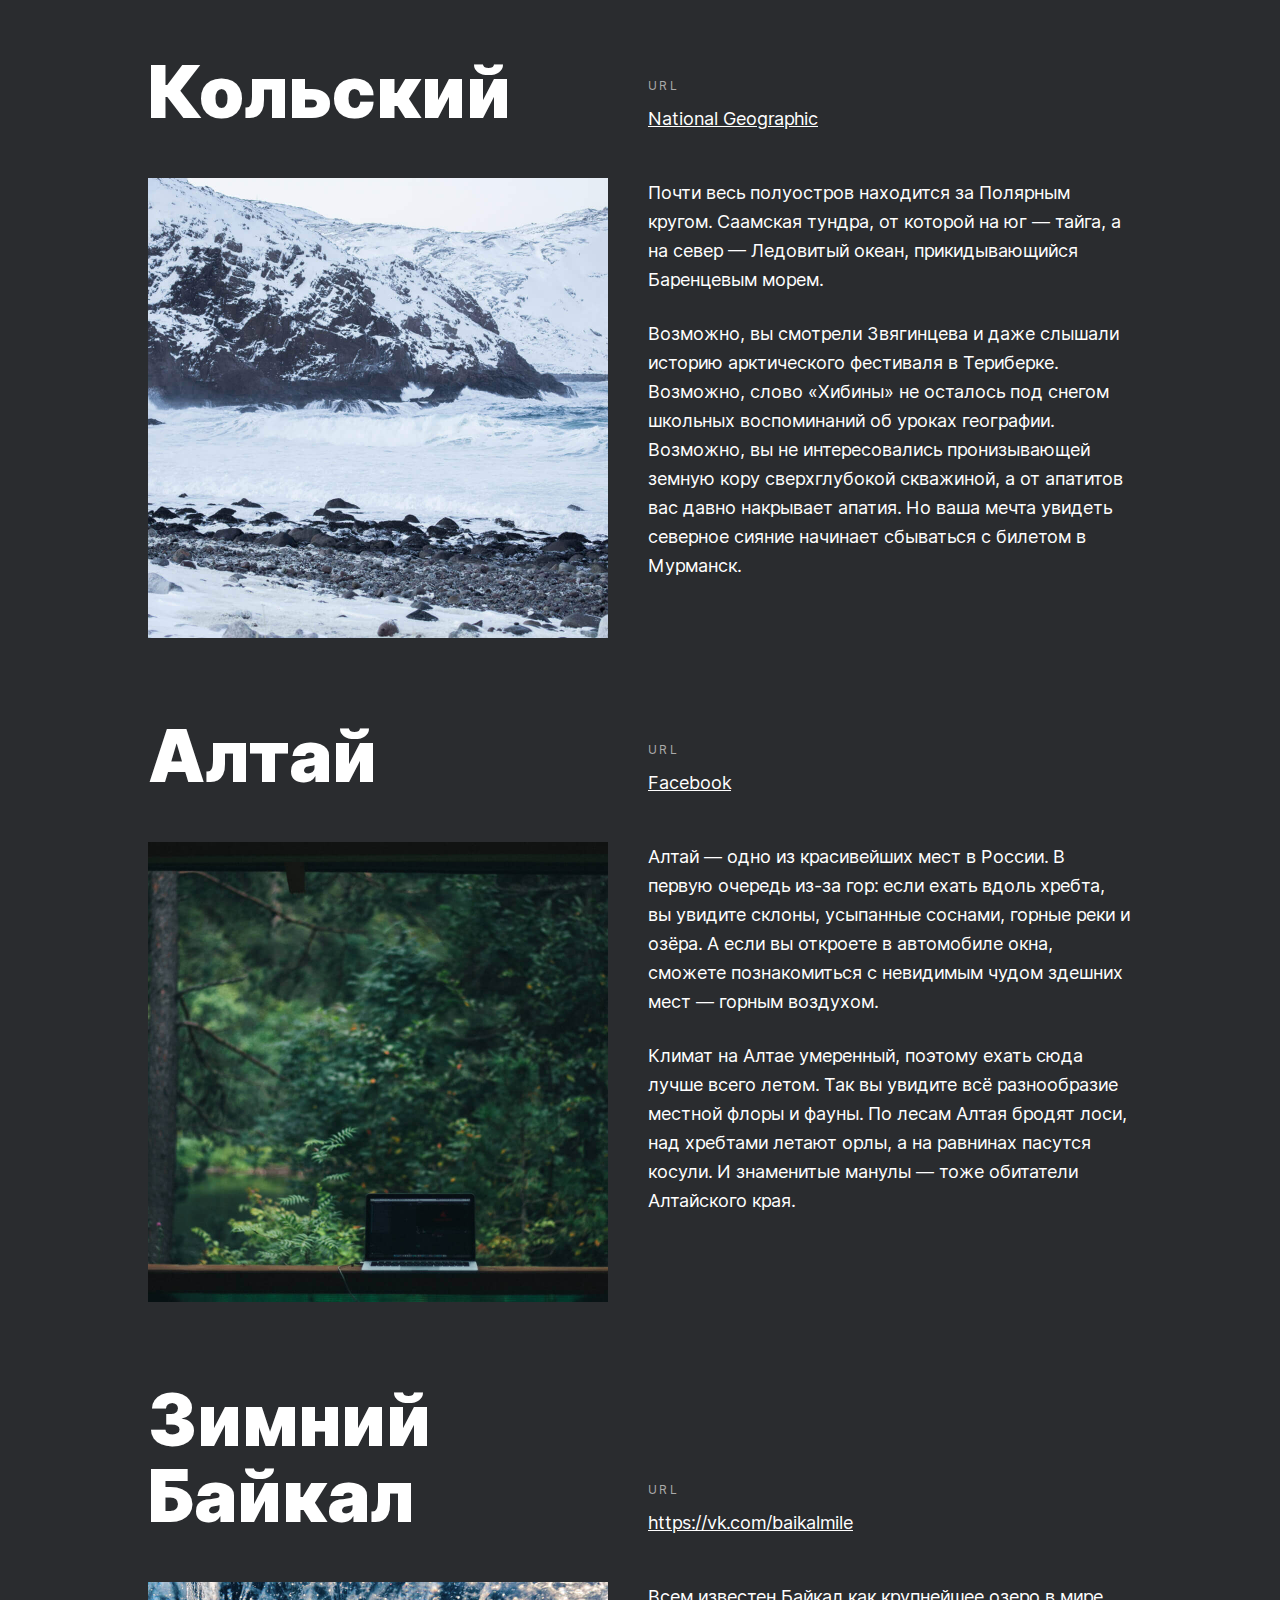
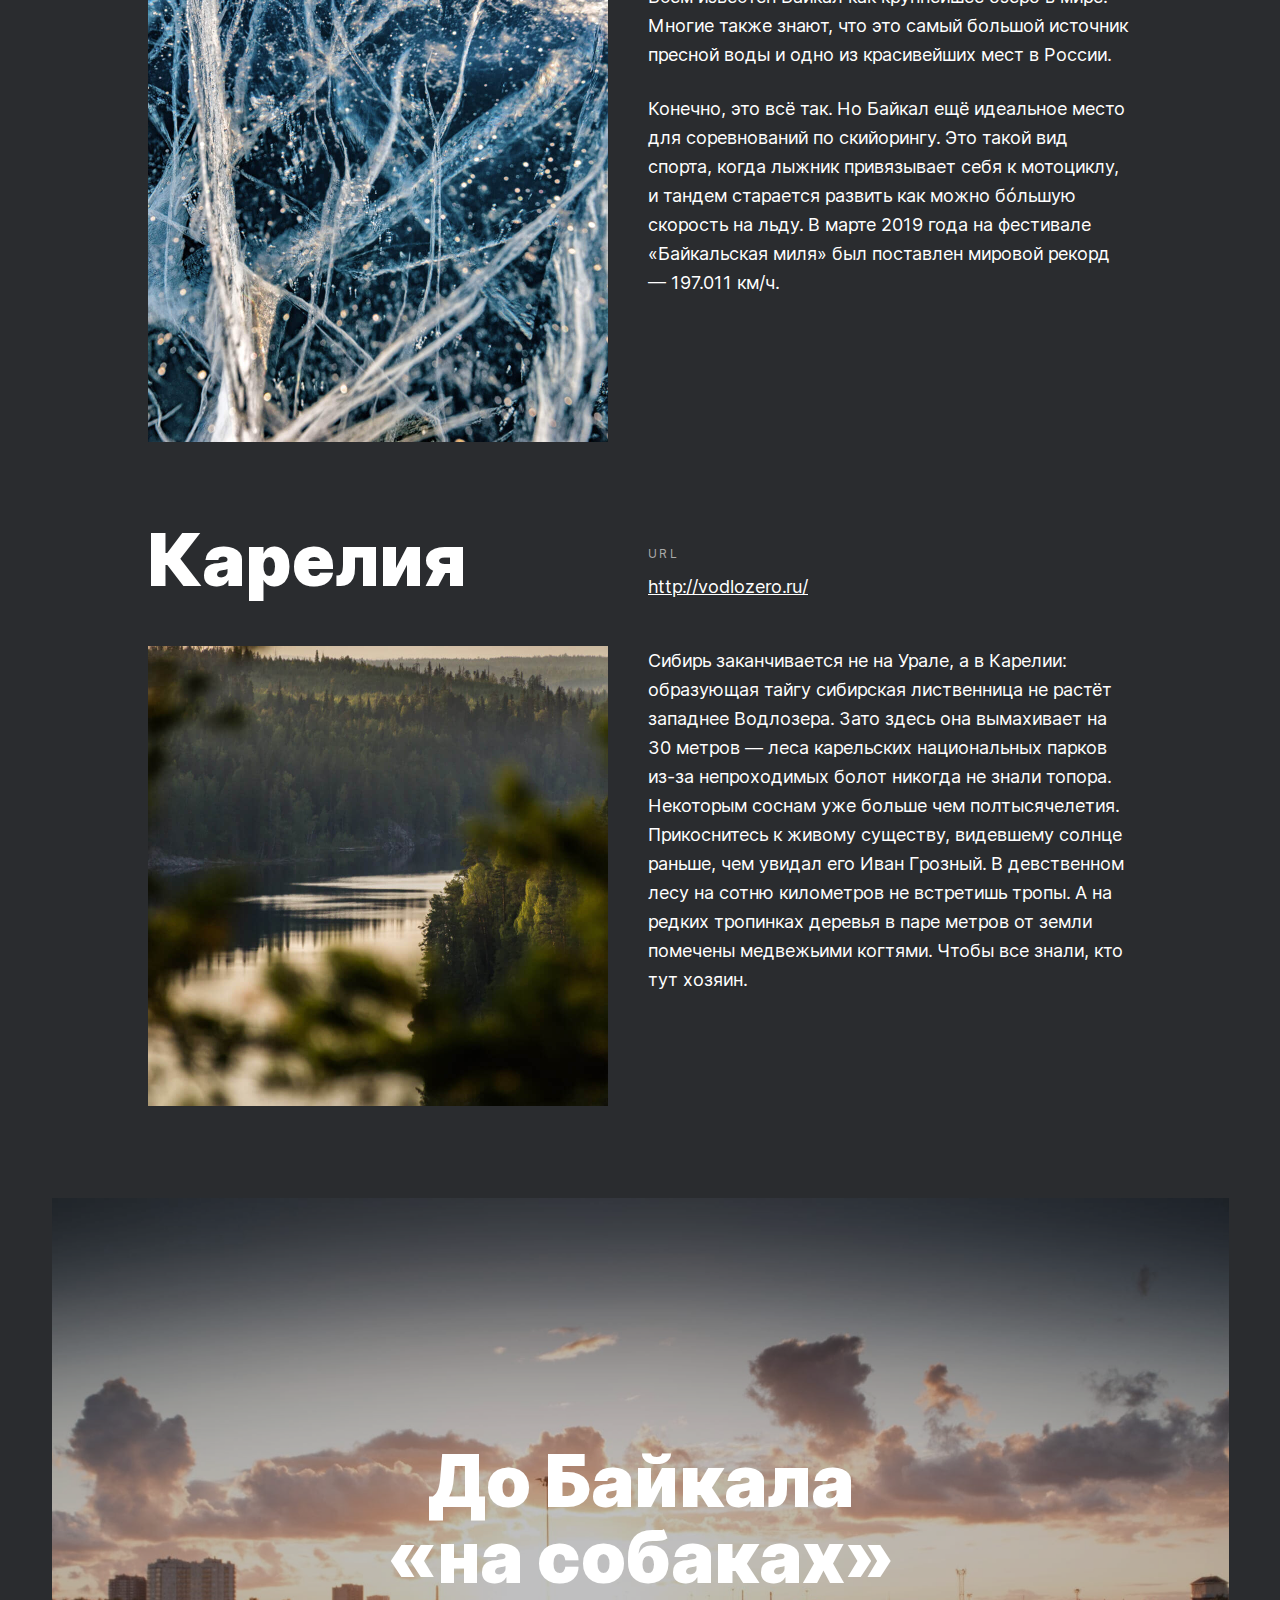
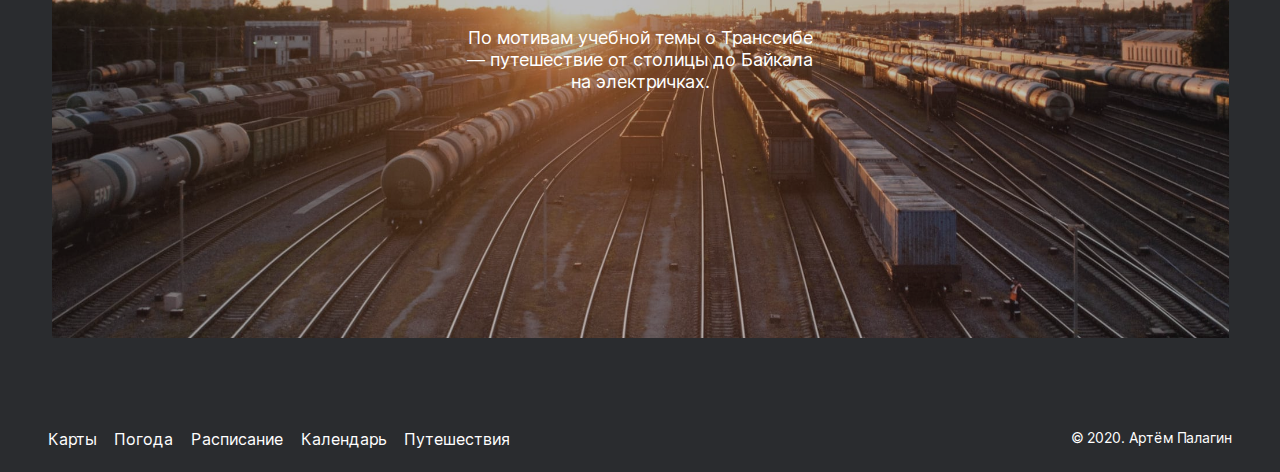
==== commit 6c85e69c: "Add files via upload" ====
--- a/index.html
+++ b/index.html
@@ -22,7 +22,7 @@
                 <h1 class="lead__title">Путешествия по России</h1>
                 <h2 class="lead__subtitle">Настоящая страна не в выпусках новостей, а здесь.</h2>
                 <img class="lead__image" src="images/lead-polka.jpg" alt="Не получислось загрузить картинку">
-                <div>
+                <div class="lead__position">
                     <img class="lead__group-f" src="images/Group-4.svg" alt="Не получислось загрузить картинку">
                 </div>
                 <p class="lead__caption">ваша полка — верхняя</p>
--- a/pages/index.css
+++ b/pages/index.css
@@ -20,6 +20,7 @@
 @import url(../blocks/lead/__image/lead__image.css);
 @import url(../blocks/lead/__group-f/lead__group-f.css);
 @import url(../blocks/lead/__caption/lead__caption.css);
+@import url(../blocks/lead/__position/lead__position.css);
 
 @import url(../blocks/intro/intro.css);
 @import url(../blocks/intro/__title/intro__title.css);
